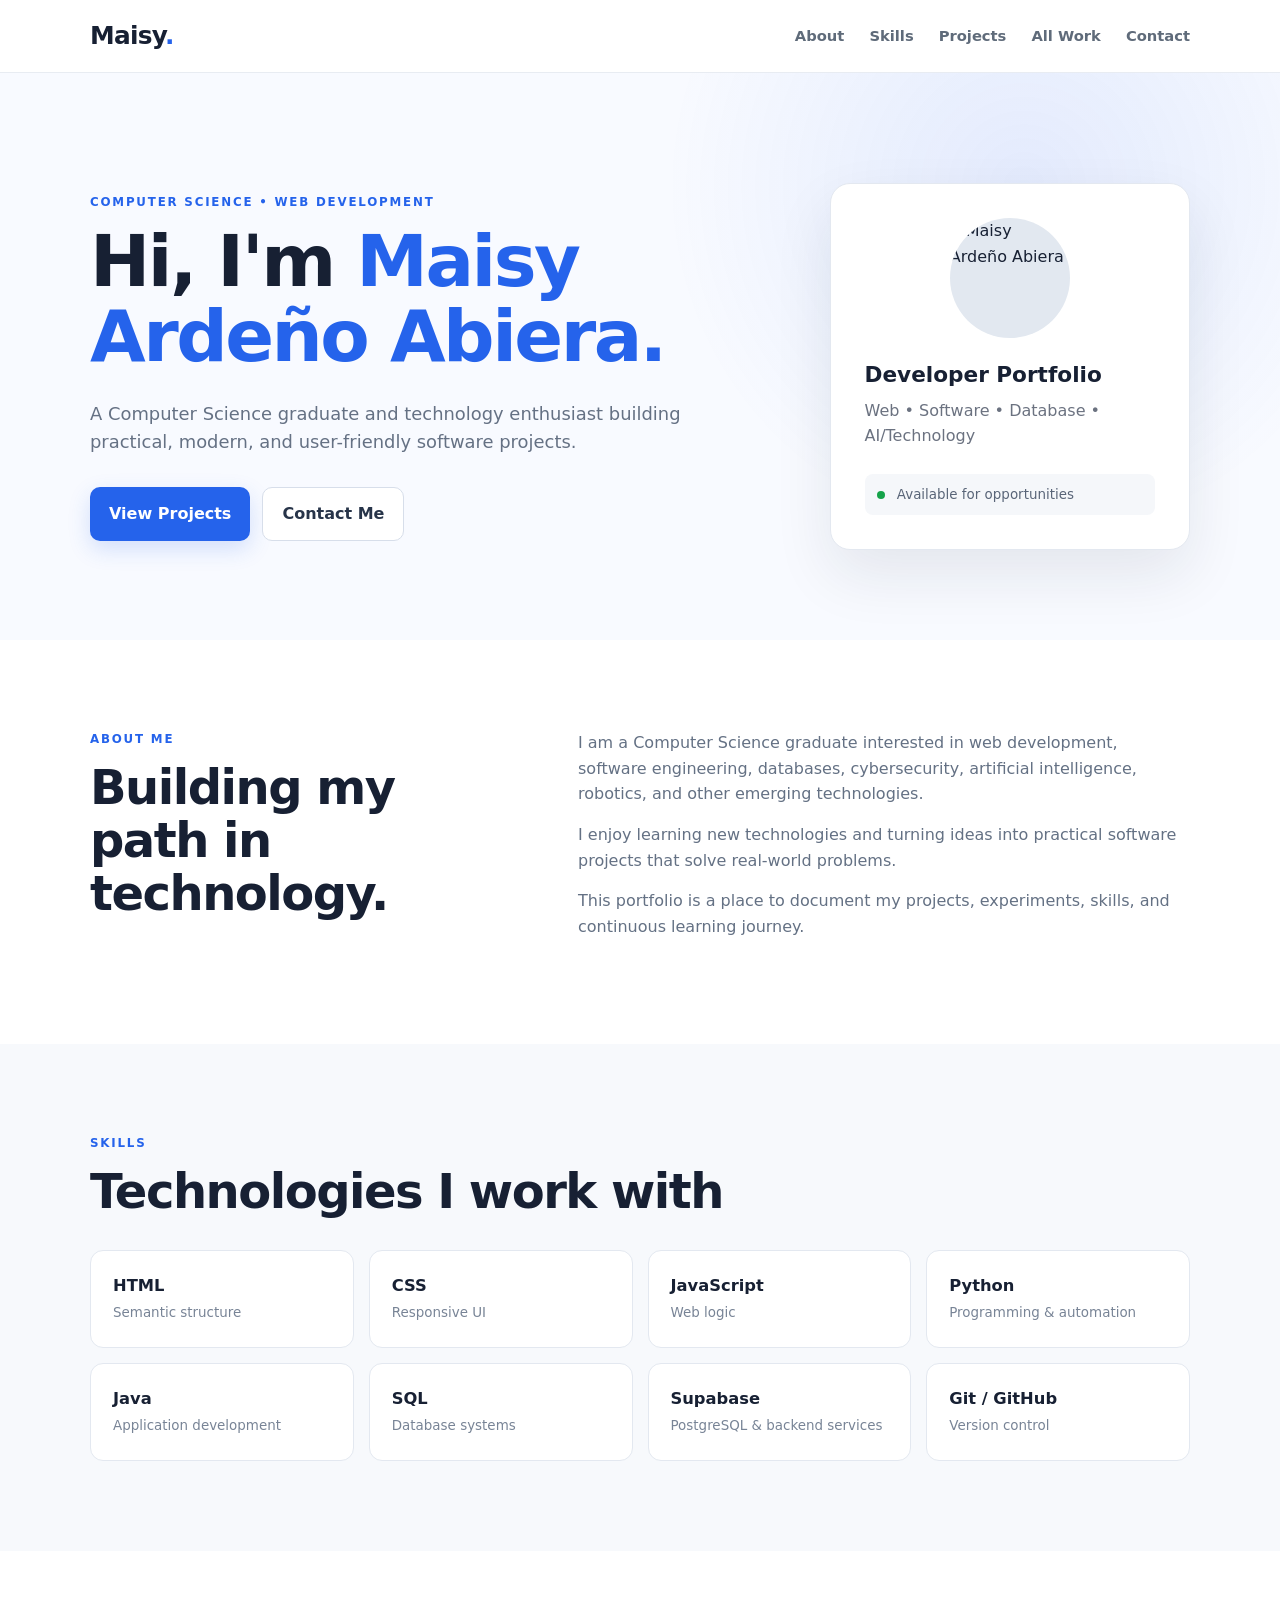
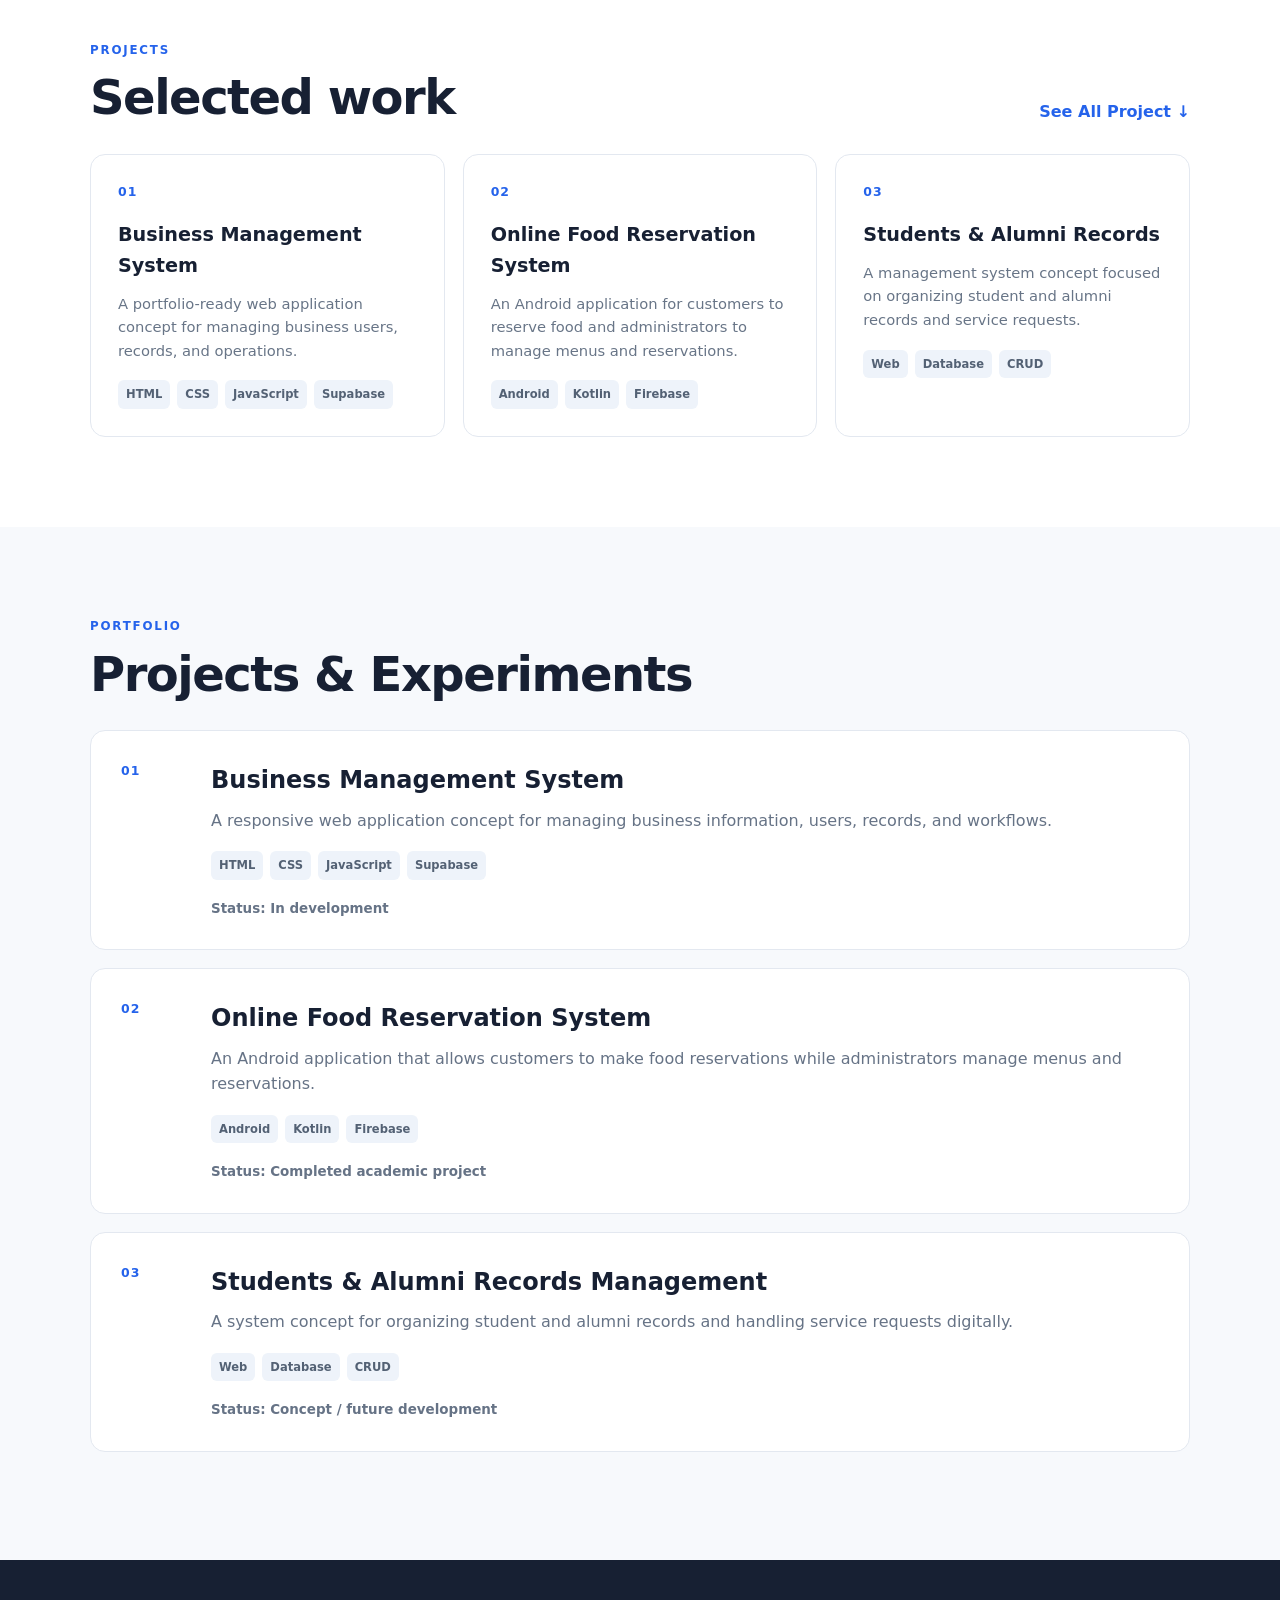
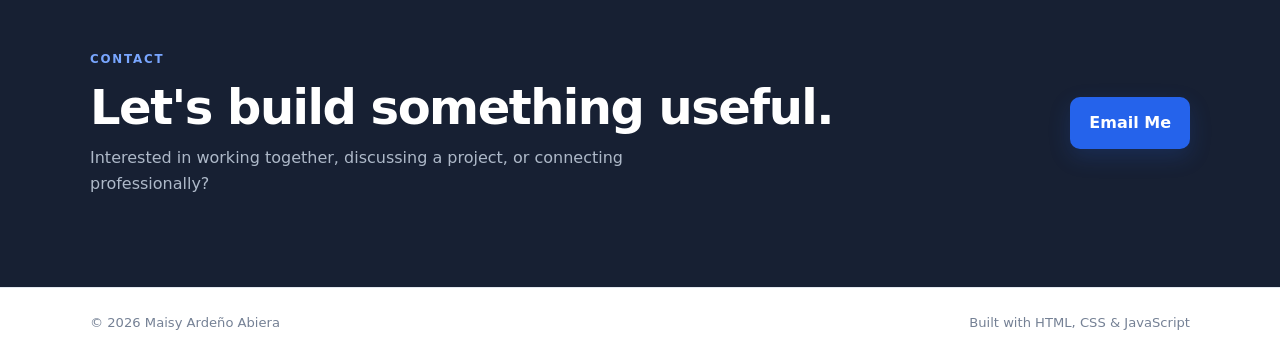
==== index.html @ 5082dd71 "Add files via upload" ====
<!DOCTYPE html>
<html lang="en">
<head>
  <meta charset="UTF-8">
  <meta name="viewport" content="width=device-width, initial-scale=1.0">

  <meta
    name="description"
    content="Maisy Ardeño Abiera — Computer Science graduate, developer, and technology enthusiast."
  >

  <meta name="author" content="Maisy Ardeño Abiera">

  <title>Maisy Ardeño Abiera | Portfolio</title>

  <style>
    /* =========================================================
       RESET & BASE STYLES
    ========================================================= */

    * {
      margin: 0;
      padding: 0;
      box-sizing: border-box;
    }

    html {
      scroll-behavior: smooth;
      scroll-padding-top: 90px;
    }

    body {
      font-family: Inter, ui-sans-serif, system-ui, -apple-system,
        BlinkMacSystemFont, "Segoe UI", sans-serif;
      color: #172033;
      background: #ffffff;
      line-height: 1.6;
    }

    a {
      color: inherit;
      text-decoration: none;
    }

    button,
    input,
    textarea {
      font: inherit;
    }

    button {
      cursor: pointer;
    }

    .container {
      width: min(1100px, 92%);
      margin: 0 auto;
    }

    /* =========================================================
       HEADER / NAVIGATION
    ========================================================= */

    .site-header {
      background: rgba(255, 255, 255, 0.94);
      backdrop-filter: blur(12px);
      border-bottom: 1px solid #e8ecf2;
      position: sticky;
      top: 0;
      z-index: 100;
    }

    .nav {
      min-height: 72px;
      display: flex;
      align-items: center;
      justify-content: space-between;
      gap: 20px;
      position: relative;
    }

    .brand {
      font-size: 1.55rem;
      font-weight: 800;
      letter-spacing: -0.7px;
      white-space: nowrap;
    }

    .brand span {
      color: #2563eb;
    }

    .nav-links {
      display: flex;
      align-items: center;
      gap: 25px;
    }

    .nav-links a {
      color: #5f6b7a;
      font-size: 0.92rem;
      font-weight: 600;
      transition: color 0.2s ease;
    }

    .nav-links a:hover {
      color: #2563eb;
    }

    .menu-toggle {
      display: none;
      border: 0;
      background: transparent;
      color: #172033;
      font-size: 1.6rem;
      line-height: 1;
      padding: 8px;
      border-radius: 8px;
    }

    .menu-toggle:hover {
      background: #f1f5f9;
    }

    /* =========================================================
       HERO
    ========================================================= */

    .hero {
      padding: 110px 0 90px;
      background:
        radial-gradient(
          circle at 80% 20%,
          rgba(37, 99, 235, 0.10),
          transparent 32%
        ),
        #f8faff;
    }

    .hero-grid {
      display: grid;
      grid-template-columns: 1.3fr 0.7fr;
      gap: 70px;
      align-items: center;
    }

    .eyebrow {
      color: #2563eb;
      font-size: 0.74rem;
      font-weight: 800;
      letter-spacing: 1.8px;
      margin-bottom: 12px;
    }

    .hero h1 {
      font-size: clamp(2.4rem, 6vw, 4.5rem);
      line-height: 1.05;
      letter-spacing: -2.5px;
      max-width: 800px;
    }

    .hero h1 span {
      color: #2563eb;
    }

    .hero-text {
      max-width: 650px;
      color: #657184;
      font-size: 1.12rem;
      margin: 25px 0 30px;
    }

    /* =========================================================
       BUTTONS
    ========================================================= */

    .hero-actions {
      display: flex;
      gap: 12px;
      flex-wrap: wrap;
    }

    .btn {
      display: inline-flex;
      justify-content: center;
      align-items: center;
      border: 0;
      border-radius: 10px;
      padding: 13px 19px;
      font-weight: 750;
      transition:
        transform 0.2s ease,
        background 0.2s ease,
        box-shadow 0.2s ease;
    }

    .btn:hover {
      transform: translateY(-2px);
    }

    .primary {
      background: #2563eb;
      color: #ffffff;
      box-shadow: 0 8px 22px rgba(37, 99, 235, 0.18);
    }

    .primary:hover {
      background: #1d4ed8;
    }

    .outline {
      border: 1px solid #d7deea;
      background: #ffffff;
      color: #273449;
    }

    .outline:hover {
      background: #f8fafc;
    }

    /* =========================================================
       HERO CARD
    ========================================================= */

    .hero-card {
      background: #ffffff;
      border: 1px solid #e3e8f0;
      border-radius: 20px;
      padding: 34px;
      box-shadow: 0 25px 60px rgba(20, 32, 55, 0.09);
    }

    .avatar {
      width: 120px;
      height: 120px;
      border-radius: 50%;
      overflow: hidden;
      margin: 0 auto 20px;
      background-color: #e2e8f0;
    }

    .avatar img {
      width: 100%;
      height: 100%;
      object-fit: cover;
      display: block;
    }

    .hero-card h2 {
      font-size: 1.35rem;
      margin-bottom: 5px;
    }

    .hero-card p {
      color: #6b7280;
    }

    .status {
      margin-top: 25px;
      padding: 10px 12px;
      border-radius: 8px;
      background: #f5f7fa;
      color: #596578;
      font-size: 0.84rem;
    }

    .status span {
      display: inline-block;
      width: 8px;
      height: 8px;
      border-radius: 50%;
      background: #16a34a;
      margin-right: 8px;
    }

    /* =========================================================
       SECTIONS & GRID LAYOUTS
    ========================================================= */

    .section {
      padding: 90px 0;
    }

    .section-muted {
      background: #f7f9fc;
    }

    .section h2,
    .page-hero h1 {
      font-size: clamp(2rem, 4vw, 3rem);
      line-height: 1.1;
      letter-spacing: -1.5px;
    }

    .two-col {
      display: grid;
      grid-template-columns: 0.8fr 1.2fr;
      gap: 80px;
    }

    .about-text p {
      color: #647184;
      margin-bottom: 15px;
    }

    .skill-grid {
      display: grid;
      grid-template-columns: repeat(4, 1fr);
      gap: 15px;
      margin-top: 32px;
    }

    .skill-card {
      padding: 22px;
      background: #ffffff;
      border: 1px solid #e3e8f0;
      border-radius: 13px;
      transition:
        transform 0.2s ease,
        box-shadow 0.2s ease;
    }

    .skill-card:hover {
      transform: translateY(-3px);
      box-shadow: 0 12px 25px rgba(20, 32, 55, 0.07);
    }

    .skill-card strong {
      display: block;
      font-size: 1.02rem;
    }

    .skill-card span {
      color: #788496;
      font-size: 0.84rem;
    }

    .section-head {
      display: flex;
      justify-content: space-between;
      align-items: flex-end;
      gap: 25px;
      margin-bottom: 30px;
    }

    .text-link {
      color: #2563eb;
      font-weight: 700;
      white-space: nowrap;
    }

    .text-link:hover {
      text-decoration: underline;
    }

    .project-grid {
      display: grid;
      grid-template-columns: repeat(3, 1fr);
      gap: 18px;
    }

    .project-card {
      border: 1px solid #e3e8f0;
      border-radius: 15px;
      padding: 27px;
      background: #ffffff;
      transition:
        transform 0.2s ease,
        box-shadow 0.2s ease;
    }

    .project-card:hover {
      transform: translateY(-4px);
      box-shadow: 0 18px 35px rgba(20, 32, 55, 0.08);
    }

    .project-number {
      color: #2563eb;
      font-weight: 800;
      font-size: 0.78rem;
      letter-spacing: 1px;
      margin-bottom: 18px;
    }

    .project-card h3 {
      font-size: 1.2rem;
      margin-bottom: 10px;
    }

    .project-card p {
      color: #687587;
      font-size: 0.92rem;
    }

    .tags {
      display: flex;
      flex-wrap: wrap;
      gap: 7px;
      margin-top: 18px;
    }

    .tags span {
      font-size: 0.72rem;
      padding: 5px 8px;
      background: #eef3fa;
      border-radius: 6px;
      color: #536174;
      font-weight: 700;
    }

    .project-detail {
      display: grid;
      grid-template-columns: 70px 1fr;
      gap: 20px;
      padding: 30px;
      border: 1px solid #e3e8f0;
      border-radius: 15px;
      background: #ffffff;
      margin-bottom: 18px;
    }

    .project-detail h3 {
      font-size: 1.5rem;
      margin-bottom: 8px;
    }

    .project-detail p {
      color: #667386;
    }

    .project-status {
      font-size: 0.84rem;
      margin-top: 18px;
      font-weight: 700;
    }

    /* =========================================================
       CONTACT & FOOTER
    ========================================================= */

    .contact-section {
      background: #172033;
      color: #ffffff;
    }

    .contact-card {
      display: flex;
      justify-content: space-between;
      align-items: center;
      gap: 30px;
    }

    .contact-card p:not(.eyebrow) {
      color: #aeb9c9;
      margin-top: 12px;
      max-width: 650px;
    }

    .contact-section .eyebrow {
      color: #79a6ff;
    }

    .footer {
      border-top: 1px solid #e3e8f0;
      padding: 24px 0;
      color: #758195;
      font-size: 0.82rem;
    }

    .footer-inner {
      display: flex;
      justify-content: space-between;
      gap: 20px;
    }

    /* =========================================================
       RESPONSIVE MEDIA QUERIES
    ========================================================= */

    @media (max-width: 900px) {
      .hero-grid,
      .two-col {
        grid-template-columns: 1fr;
        gap: 45px;
      }

      .skill-grid,
      .project-grid {
        grid-template-columns: repeat(2, 1fr);
      }
    }

    @media (max-width: 800px) {
      .menu-toggle {
        display: block;
      }

      .nav-links {
        display: none;
        position: absolute;
        top: 68px;
        left: 0;
        right: 0;
        flex-direction: column;
        align-items: stretch;
        background: #ffffff;
        border-bottom: 1px solid #e5e7eb;
        box-shadow: 0 12px 25px rgba(15, 23, 42, 0.08);
        padding: 10px 4%;
      }

      .nav-links.open {
        display: flex;
      }

      .nav-links a {
        padding: 14px 0;
        border-bottom: 1px solid #f1f5f9;
      }

      .contact-card,
      .section-head {
        flex-direction: column;
        align-items: flex-start;
      }
    }

    @media (max-width: 650px) {
      .hero {
        padding: 80px 0 65px;
      }

      .project-grid,
      .project-detail {
        grid-template-columns: 1fr;
      }
    }

    @media (max-width: 520px) {
      .hero-actions {
        flex-direction: column;
      }

      .btn {
        width: 100%;
      }

      .skill-grid {
        grid-template-columns: 1fr;
      }

      .footer-inner {
        flex-direction: column;
      }
    }
  </style>
</head>

<body>

  <!-- ================= HEADER ================= -->

  <header class="site-header">
    <nav class="nav container">

      <a
        class="brand"
        href="#hero"
        aria-label="Maisy Ardeño Abiera home"
      >
        Maisy<span>.</span>
      </a>

      <div class="nav-links" id="navLinks">
        <a href="#about">About</a>
        <a href="#skills">Skills</a>
        <a href="#projects">Projects</a>
        <a href="#all-projects">All Work</a>
        <a href="#contact">Contact</a>
      </div>

      <button
        class="menu-toggle"
        type="button"
        aria-label="Open navigation menu"
        aria-expanded="false"
        aria-controls="navLinks"
      >
        ☰
      </button>

    </nav>
  </header>


  <main>

    <!-- ================= HERO ================= -->

    <section id="hero" class="hero">

      <div class="container hero-grid">

        <div class="hero-content">

          <p class="eyebrow">
            COMPUTER SCIENCE • WEB DEVELOPMENT
          </p>

          <h1>
            Hi, I'm
            <span>Maisy Ardeño Abiera.</span>
          </h1>

          <p class="hero-text">
            A Computer Science graduate and technology enthusiast
            building practical, modern, and user-friendly software
            projects.
          </p>

          <div class="hero-actions">

            <a
              class="btn primary"
              href="#projects"
            >
              View Projects
            </a>

            <a
              class="btn outline"
              href="#contact"
            >
              Contact Me
            </a>

          </div>

        </div>


        <div class="hero-card">

          <div class="avatar">

            <img
              src="https://i.postimg.cc/8cVK1ZsB/image-739eea7e.jpg"
              alt="Maisy Ardeño Abiera"
            >

          </div>

          <h2>
            Developer Portfolio
          </h2>

          <p>
            Web • Software • Database • AI/Technology
          </p>

          <div class="status">
            <span></span>
            Available for opportunities
          </div>

        </div>

      </div>

    </section>


    <!-- ================= ABOUT ================= -->

    <section id="about" class="section">

      <div class="container two-col">

        <div>

          <p class="eyebrow">
            ABOUT ME
          </p>

          <h2>
            Building my path in technology.
          </h2>

        </div>


        <div class="about-text">

          <p>
            I am a Computer Science graduate interested in web
            development, software engineering, databases,
            cybersecurity, artificial intelligence, robotics,
            and other emerging technologies.
          </p>

          <p>
            I enjoy learning new technologies and turning ideas
            into practical software projects that solve
            real-world problems.
          </p>

          <p>
            This portfolio is a place to document my projects,
            experiments, skills, and continuous learning journey.
          </p>

        </div>

      </div>

    </section>


    <!-- ================= SKILLS ================= -->

    <section id="skills" class="section section-muted">

      <div class="container">

        <p class="eyebrow">
          SKILLS
        </p>

        <h2>
          Technologies I work with
        </h2>


        <div class="skill-grid">

          <div class="skill-card">
            <strong>HTML</strong>
            <span>Semantic structure</span>
          </div>

          <div class="skill-card">
            <strong>CSS</strong>
            <span>Responsive UI</span>
          </div>

          <div class="skill-card">
            <strong>JavaScript</strong>
            <span>Web logic</span>
          </div>

          <div class="skill-card">
            <strong>Python</strong>
            <span>Programming & automation</span>
          </div>

          <div class="skill-card">
            <strong>Java</strong>
            <span>Application development</span>
          </div>

          <div class="skill-card">
            <strong>SQL</strong>
            <span>Database systems</span>
          </div>

          <div class="skill-card">
            <strong>Supabase</strong>
            <span>PostgreSQL & backend services</span>
          </div>

          <div class="skill-card">
            <strong>Git / GitHub</strong>
            <span>Version control</span>
          </div>

        </div>

      </div>

    </section>


    <!-- ================= FEATURED PROJECTS ================= -->

    <section id="projects" class="section">

      <div class="container">

        <div class="section-head">

          <div>

            <p class="eyebrow">
              PROJECTS
            </p>

            <h2>
              Selected work
            </h2>

          </div>

          <a
            class="text-link"
            href="#all-projects"
          >
            See All Project ↓
          </a>

        </div>


        <div class="project-grid">

          <!-- PROJECT 01 -->

          <article class="project-card">

            <div class="project-number">
              01
            </div>

            <h3>
              Business Management System
            </h3>

            <p>
              A portfolio-ready web application concept for
              managing business users, records, and operations.
            </p>

            <div class="tags">
              <span>HTML</span>
              <span>CSS</span>
              <span>JavaScript</span>
              <span>Supabase</span>
            </div>

          </article>


          <!-- PROJECT 02 -->

          <article class="project-card">

            <div class="project-number">
              02
            </div>

            <h3>
              Online Food Reservation System
            </h3>

            <p>
              An Android application for customers to reserve
              food and administrators to manage menus and
              reservations.
            </p>

            <div class="tags">
              <span>Android</span>
              <span>Kotlin</span>
              <span>Firebase</span>
            </div>

          </article>


          <!-- PROJECT 03 -->

          <article class="project-card">

            <div class="project-number">
              03
            </div>

            <h3>
              Students & Alumni Records
            </h3>

            <p>
              A management system concept focused on organizing
              student and alumni records and service requests.
            </p>

            <div class="tags">
              <span>Web</span>
              <span>Database</span>
              <span>CRUD</span>
            </div>

          </article>

        </div>

      </div>

    </section>


    <!-- ================= ALL PROJECTS ================= -->

    <section id="all-projects" class="section section-muted">

      <div class="container">

        <p class="eyebrow">
          PORTFOLIO
        </p>

        <h2 style="margin-bottom: 30px;">
          Projects & Experiments
        </h2>


        <div class="project-list">

          <!-- PROJECT 01 -->

          <article class="project-detail">

            <div class="project-number">
              01
            </div>

            <div>

              <h3>
                Business Management System
              </h3>

              <p>
                A responsive web application concept for managing
                business information, users, records, and workflows.
              </p>

              <div class="tags">
                <span>HTML</span>
                <span>CSS</span>
                <span>JavaScript</span>
                <span>Supabase</span>
              </div>

              <p class="project-status">
                Status: In development
              </p>

            </div>

          </article>


          <!-- PROJECT 02 -->

          <article class="project-detail">

            <div class="project-number">
              02
            </div>

            <div>

              <h3>
                Online Food Reservation System
              </h3>

              <p>
                An Android application that allows customers to
                make food reservations while administrators
                manage menus and reservations.
              </p>

              <div class="tags">
                <span>Android</span>
                <span>Kotlin</span>
                <span>Firebase</span>
              </div>

              <p class="project-status">
                Status: Completed academic project
              </p>

            </div>

          </article>


          <!-- PROJECT 03 -->

          <article class="project-detail">

            <div class="project-number">
              03
            </div>

            <div>

              <h3>
                Students & Alumni Records Management
              </h3>

              <p>
                A system concept for organizing student and
                alumni records and handling service requests
                digitally.
              </p>

              <div class="tags">
                <span>Web</span>
                <span>Database</span>
                <span>CRUD</span>
              </div>

              <p class="project-status">
                Status: Concept / future development
              </p>

            </div>

          </article>

        </div>

      </div>

    </section>


    <!-- ================= CONTACT ================= -->

    <section id="contact" class="section contact-section">

      <div class="container contact-card">

        <div>

          <p class="eyebrow">
            CONTACT
          </p>

          <h2>
            Let's build something useful.
          </h2>

          <p>
            Interested in working together, discussing a
            project, or connecting professionally?
          </p>

        </div>

        <a
          class="btn primary"
          href="mailto:queenaleczajane.pancho@gmail.com"
        >
          Email Me
        </a>

      </div>

    </section>

  </main>


  <!-- ================= FOOTER ================= -->

  <footer class="footer">

    <div class="container footer-inner">

      <span>
        © <span id="year"></span>
        Maisy Ardeño Abiera
      </span>

      <span>
        Built with HTML, CSS & JavaScript
      </span>

    </div>

  </footer>


  <!-- ================= JAVASCRIPT ================= -->

  <script>

    document.addEventListener("DOMContentLoaded", () => {

      /* Mobile Menu Toggle Logic */

      const menuToggle =
        document.querySelector(".menu-toggle");

      const navLinks =
        document.querySelector(".nav-links");


      if (menuToggle && navLinks) {

        menuToggle.addEventListener("click", () => {

          const isOpen =
            navLinks.classList.toggle("open");

          menuToggle.setAttribute(
            "aria-expanded",
            isOpen
          );

          menuToggle.setAttribute(
            "aria-label",
            isOpen
              ? "Close navigation menu"
              : "Open navigation menu"
          );

          menuToggle.textContent =
            isOpen ? "✕" : "☰";

        });


        navLinks
          .querySelectorAll("a")
          .forEach((link) => {

            link.addEventListener("click", () => {

              navLinks.classList.remove("open");

              menuToggle.setAttribute(
                "aria-expanded",
                "false"
              );

              menuToggle.setAttribute(
                "aria-label",
                "Open navigation menu"
              );

              menuToggle.textContent = "☰";

            });

          });


        document.addEventListener("click", (event) => {

          if (
            !navLinks.contains(event.target) &&
            !menuToggle.contains(event.target) &&
            navLinks.classList.contains("open")
          ) {

            navLinks.classList.remove("open");

            menuToggle.setAttribute(
              "aria-expanded",
              "false"
            );

            menuToggle.setAttribute(
              "aria-label",
              "Open navigation menu"
            );

            menuToggle.textContent = "☰";

          }

        });

      }


      /* Automatic Year Output */

      const yearElement =
        document.getElementById("year");

      if (yearElement) {
        yearElement.textContent =
          new Date().getFullYear();
      }

    });

  </script>

</body>
</html>
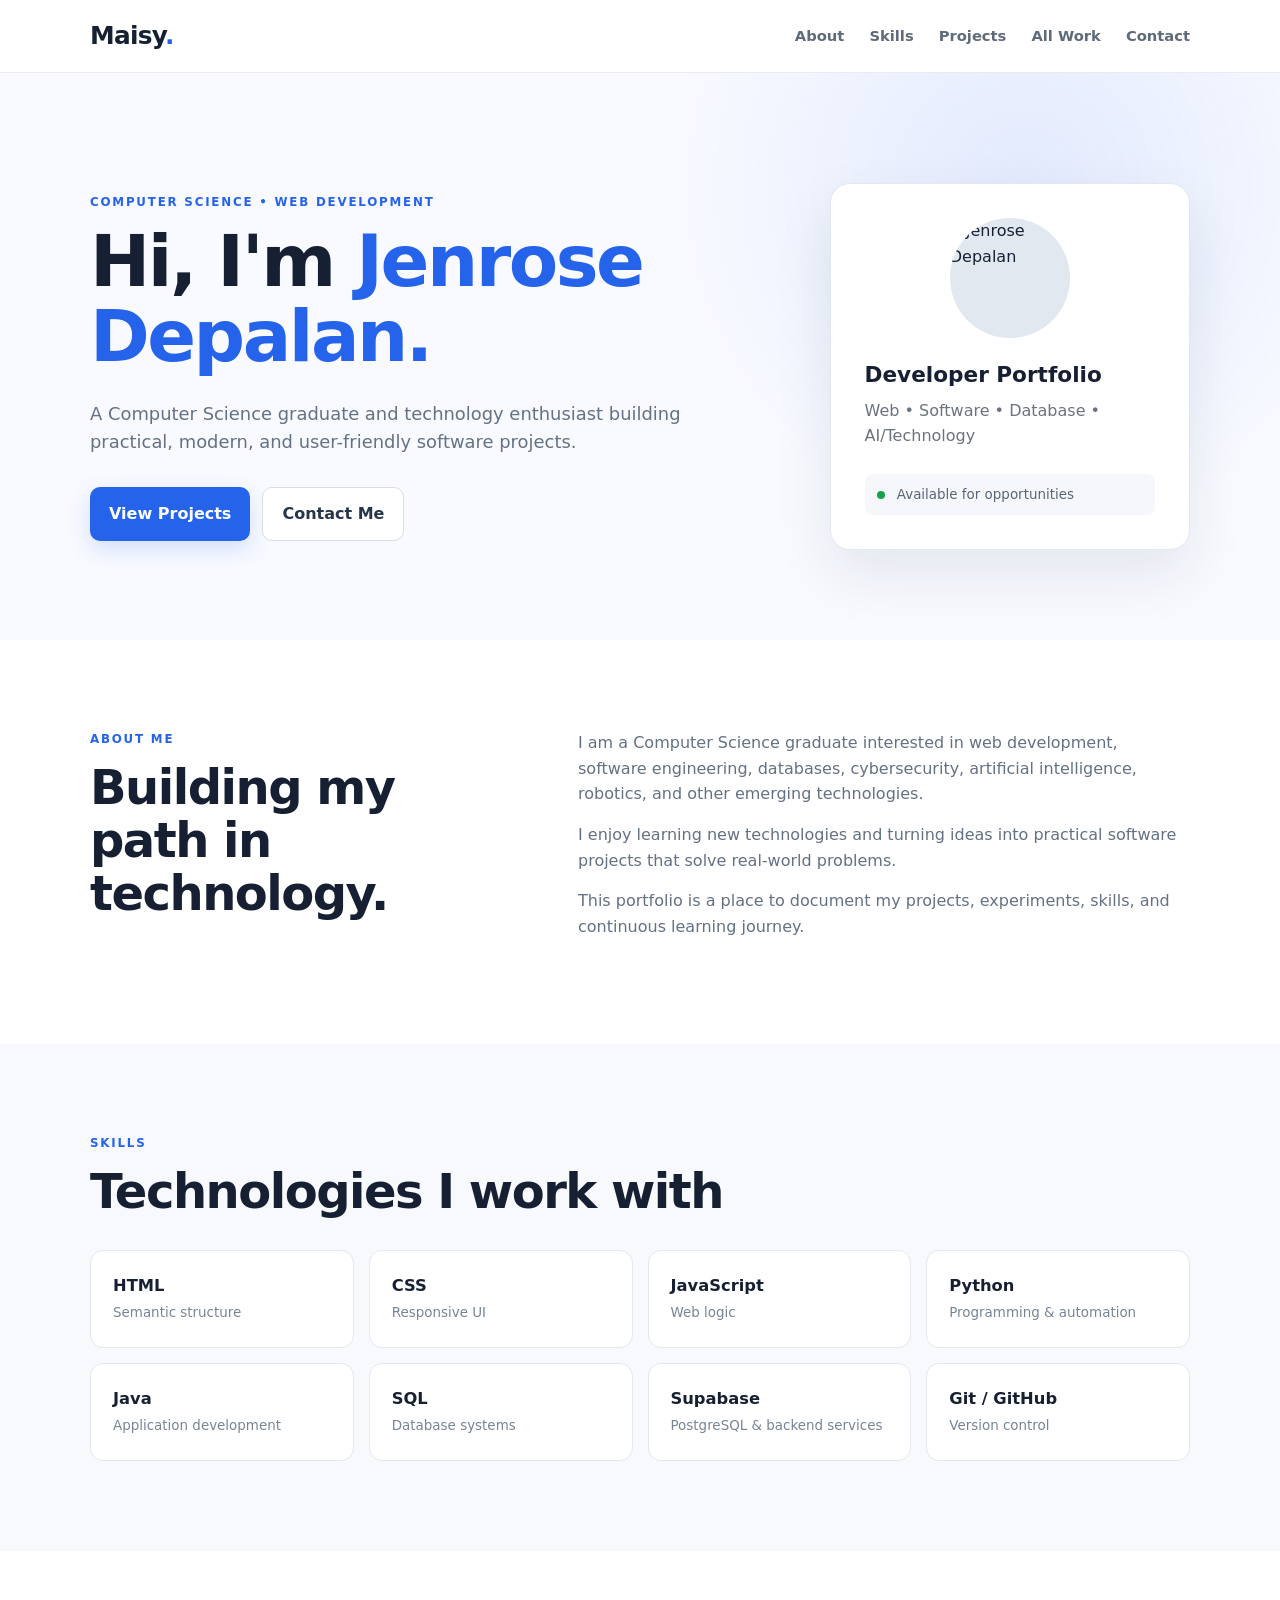
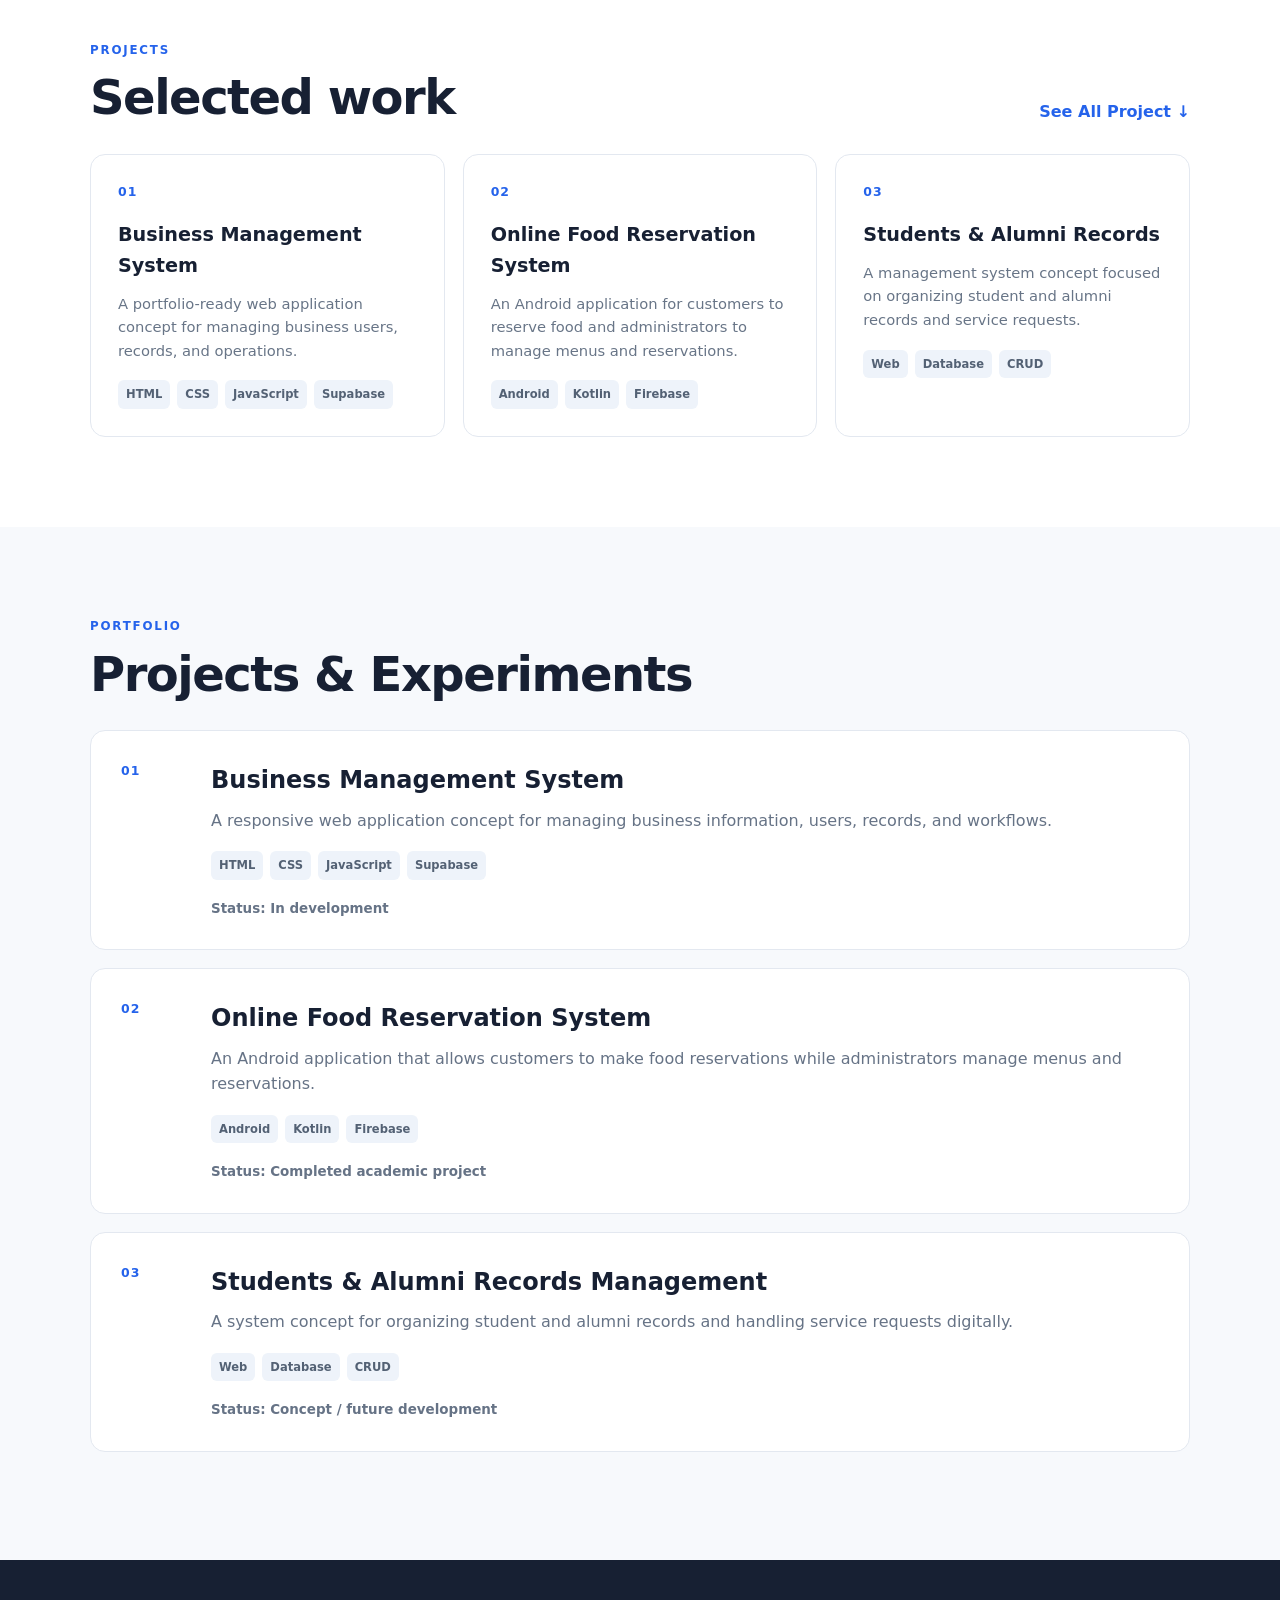
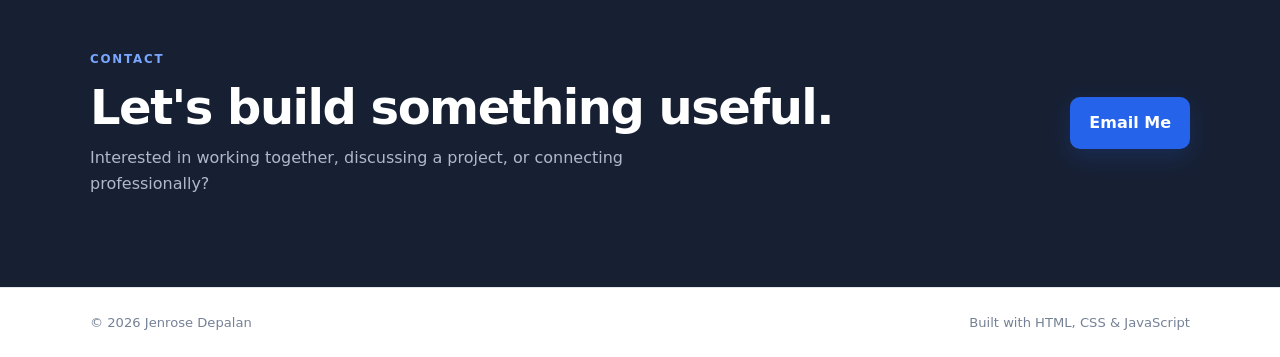
==== commit b60aa10f: "Update index.html" ====
--- a/index.html
+++ b/index.html
@@ -6,12 +6,12 @@
 
   <meta
     name="description"
-    content="Maisy Ardeño Abiera — Computer Science graduate, developer, and technology enthusiast."
+    content="Jenrose Depalan— Computer Science graduate, developer, and technology enthusiast."
   >
 
-  <meta name="author" content="Maisy Ardeño Abiera">
-
-  <title>Maisy Ardeño Abiera | Portfolio</title>
+  <meta name="author" content="Jenrose Depalan">
+
+  <title>Jenrose Depalan | Portfolio</title>
 
   <style>
     /* =========================================================
@@ -609,7 +609,7 @@
 
           <h1>
             Hi, I'm
-            <span>Maisy Ardeño Abiera.</span>
+            <span>Jenrose Depalan.</span>
           </h1>
 
           <p class="hero-text">
@@ -645,7 +645,7 @@
 
             <img
               src="https://i.postimg.cc/8cVK1ZsB/image-739eea7e.jpg"
-              alt="Maisy Ardeño Abiera"
+              alt="Jenrose Depalan"
             >
 
           </div>
@@ -1051,7 +1051,7 @@
 
         <a
           class="btn primary"
-          href="mailto:queenaleczajane.pancho@gmail.com"
+          href="mailto: jenrosedipalan0@gmail.com"
         >
           Email Me
         </a>
@@ -1071,7 +1071,7 @@
 
       <span>
         © <span id="year"></span>
-        Maisy Ardeño Abiera
+        Jenrose Depalan
       </span>
 
       <span>
@@ -1192,4 +1192,4 @@
   </script>
 
 </body>
-</html>+</html>
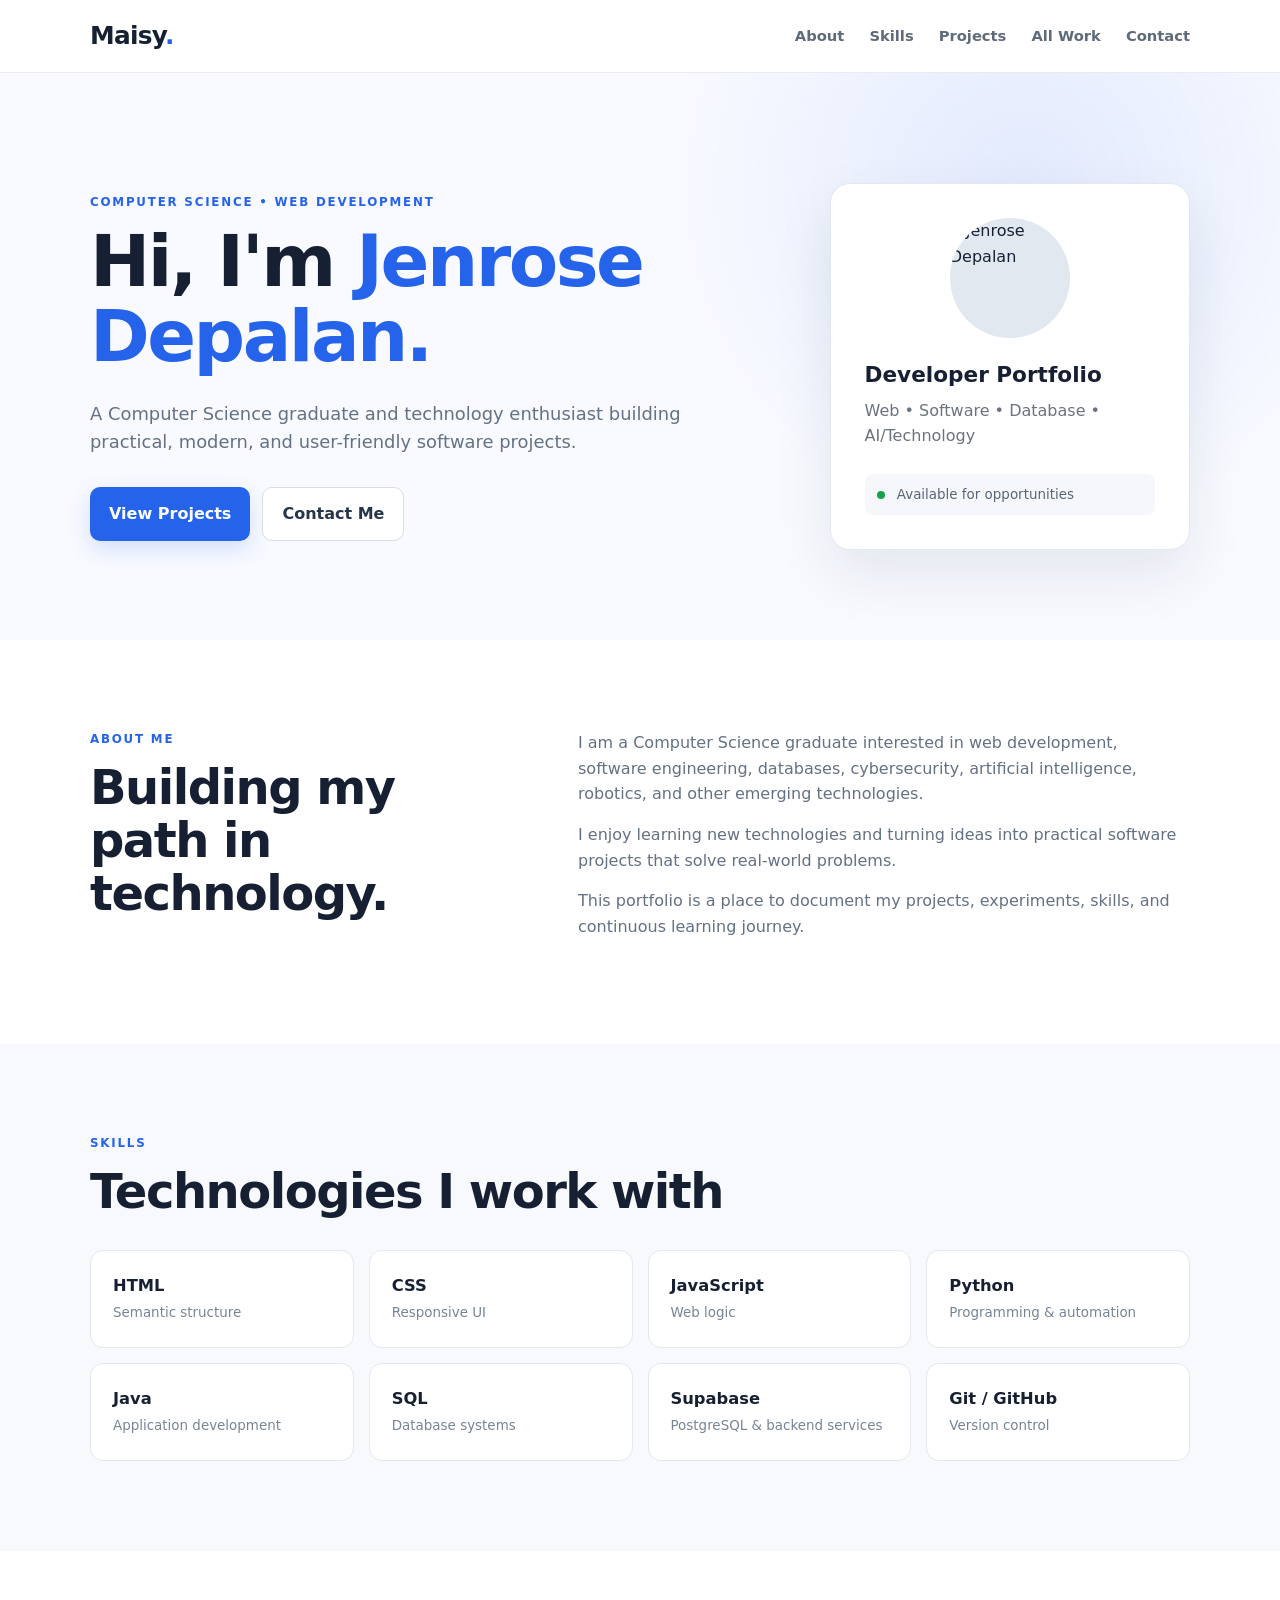
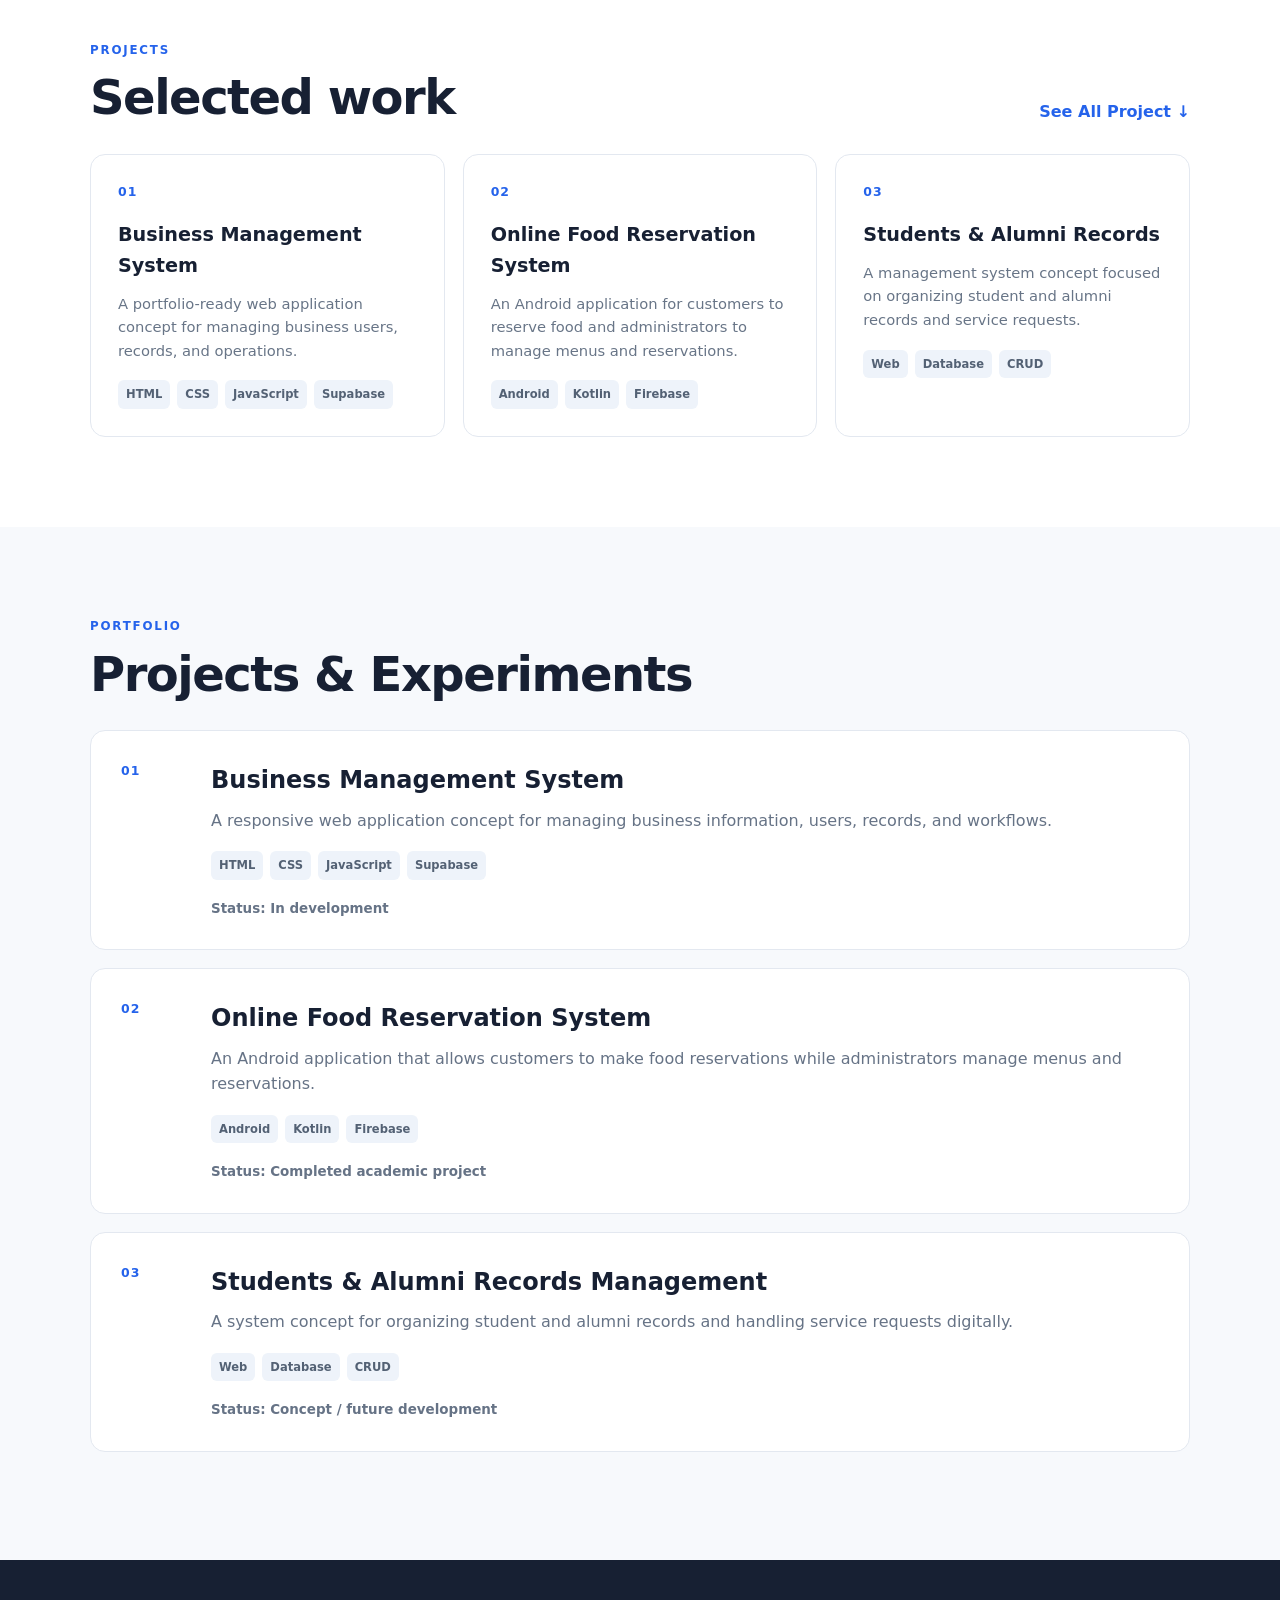
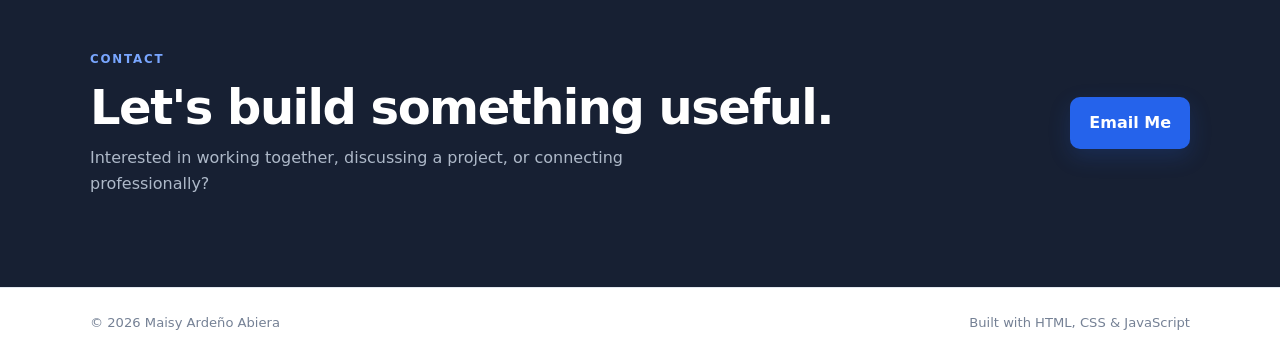
==== commit 32539895: "Rename index (1).html to index.html" ====
--- a/index.html
+++ b/index.html
@@ -11,7 +11,7 @@
 
   <meta name="author" content="Jenrose Depalan">
 
-  <title>Jenrose Depalan | Portfolio</title>
+  <title>Jenrose Depalan| Portfolio</title>
 
   <style>
     /* =========================================================
@@ -566,7 +566,7 @@
       <a
         class="brand"
         href="#hero"
-        aria-label="Maisy Ardeño Abiera home"
+        aria-label="Jenrose Depalanhome"
       >
         Maisy<span>.</span>
       </a>
@@ -1051,7 +1051,7 @@
 
         <a
           class="btn primary"
-          href="mailto: jenrosedipalan0@gmail.com"
+          href="mailto:queenaleczajane.pancho@gmail.com"
         >
           Email Me
         </a>
@@ -1071,7 +1071,7 @@
 
       <span>
         © <span id="year"></span>
-        Jenrose Depalan
+        Maisy Ardeño Abiera
       </span>
 
       <span>
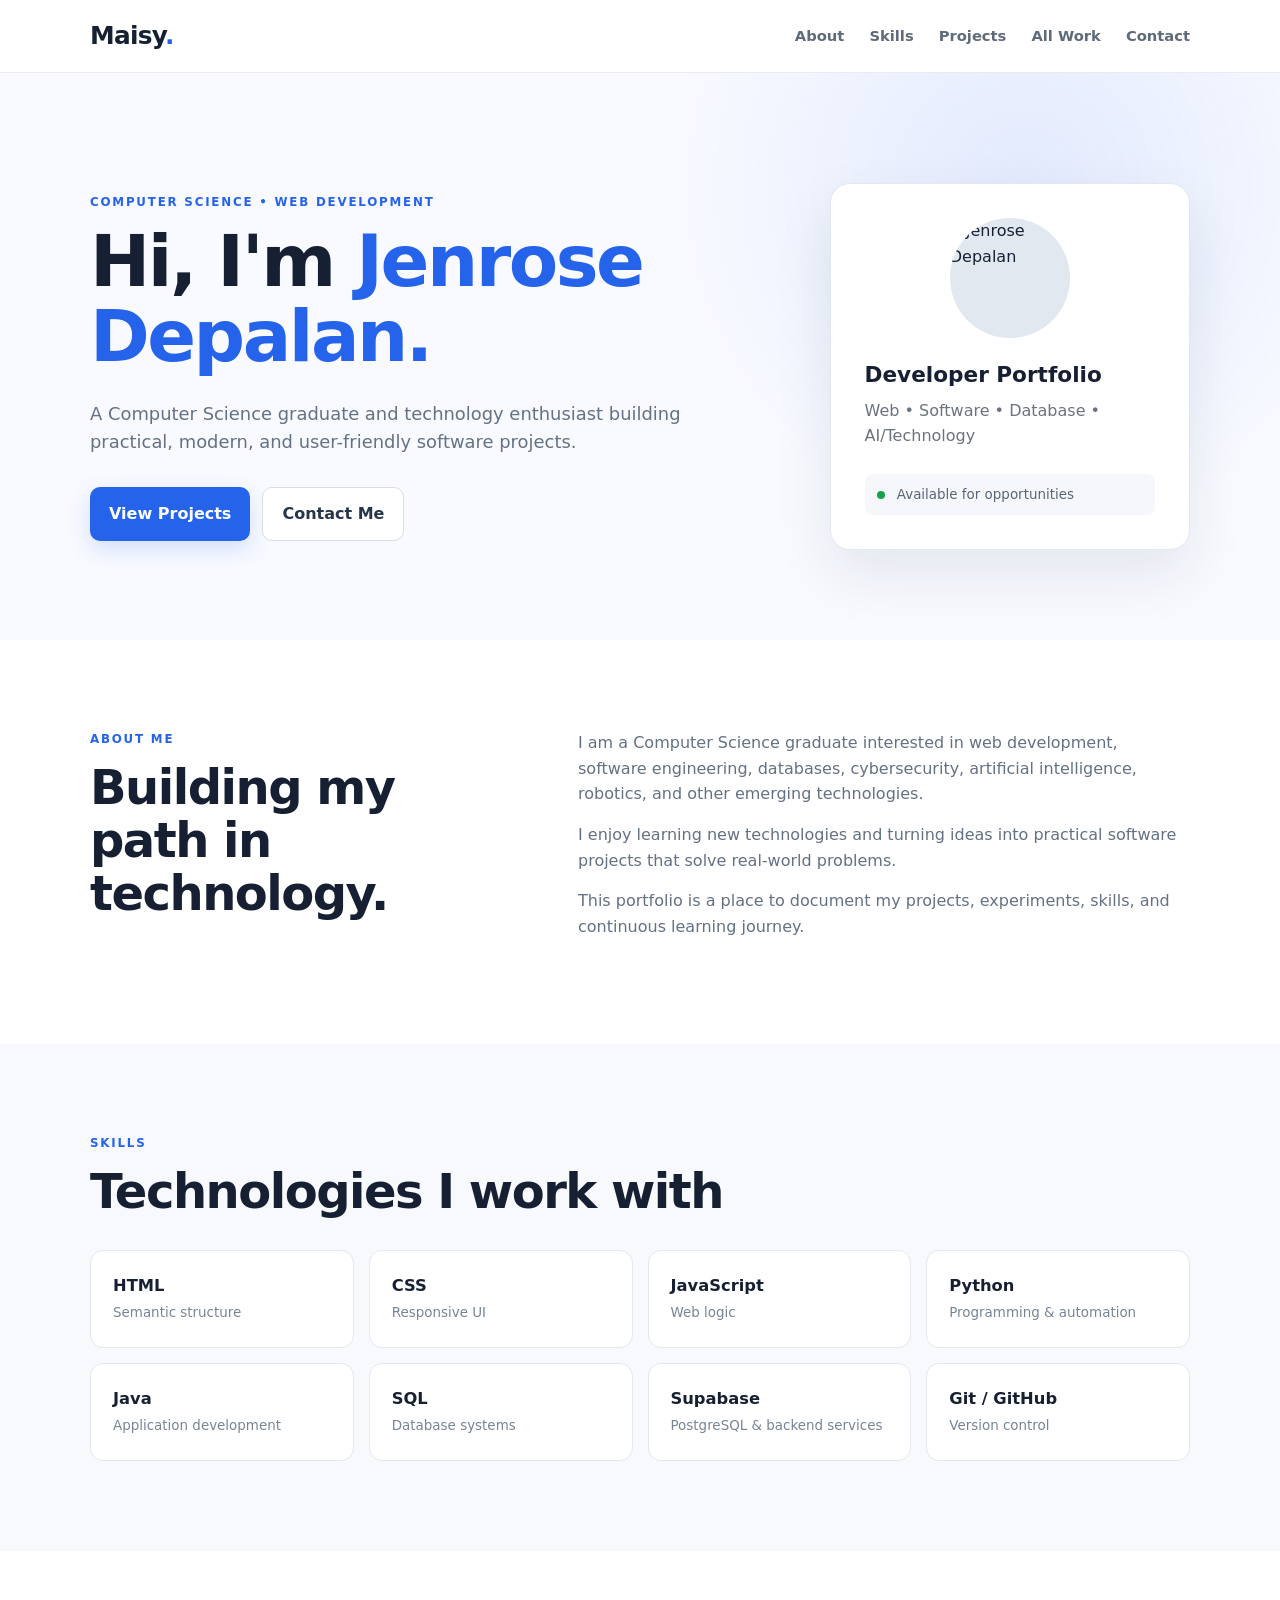
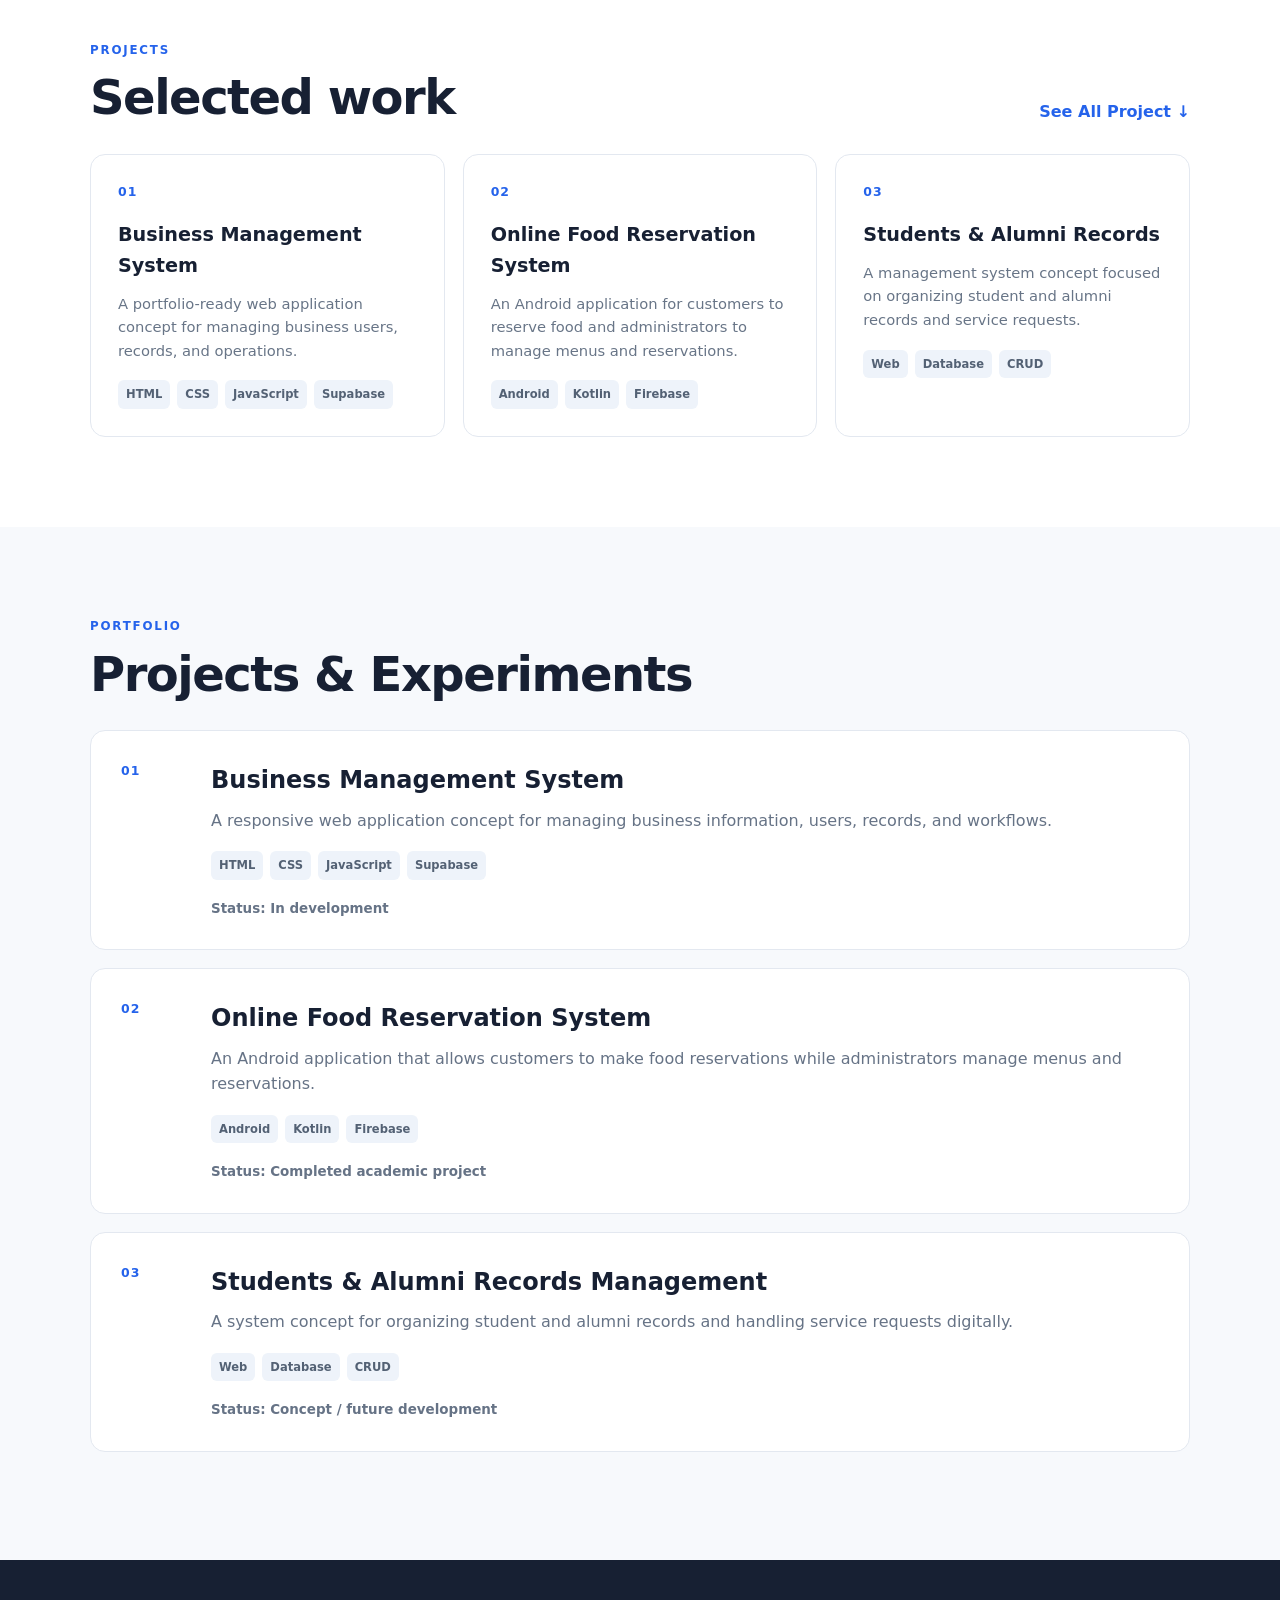
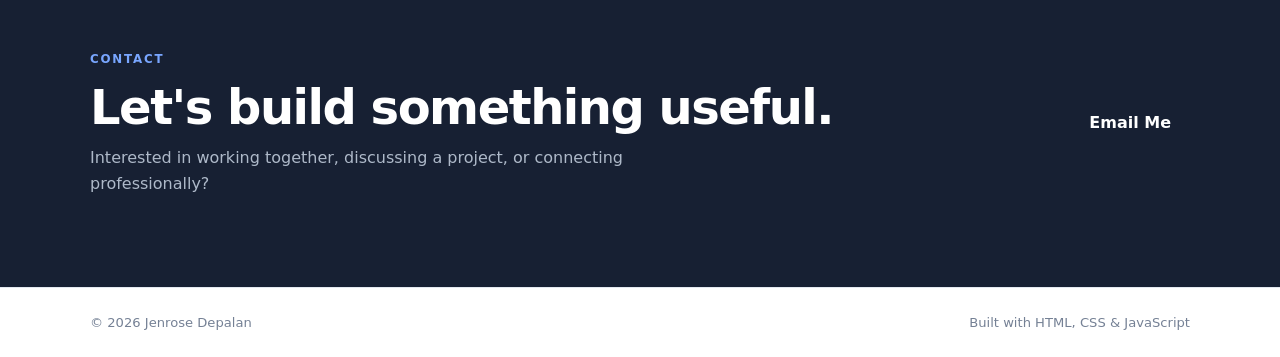
==== commit 4555f125: "Rename index.html to index.html" ====
--- a/index.html
+++ b/index.html
@@ -1050,8 +1050,7 @@
         </div>
 
         <a
-          class="btn primary"
-          href="mailto:queenaleczajane.pancho@gmail.com"
+          class="btn jenrosedipalan0@gmail.com"
         >
           Email Me
         </a>
@@ -1071,7 +1070,7 @@
 
       <span>
         © <span id="year"></span>
-        Maisy Ardeño Abiera
+        Jenrose Depalan
       </span>
 
       <span>
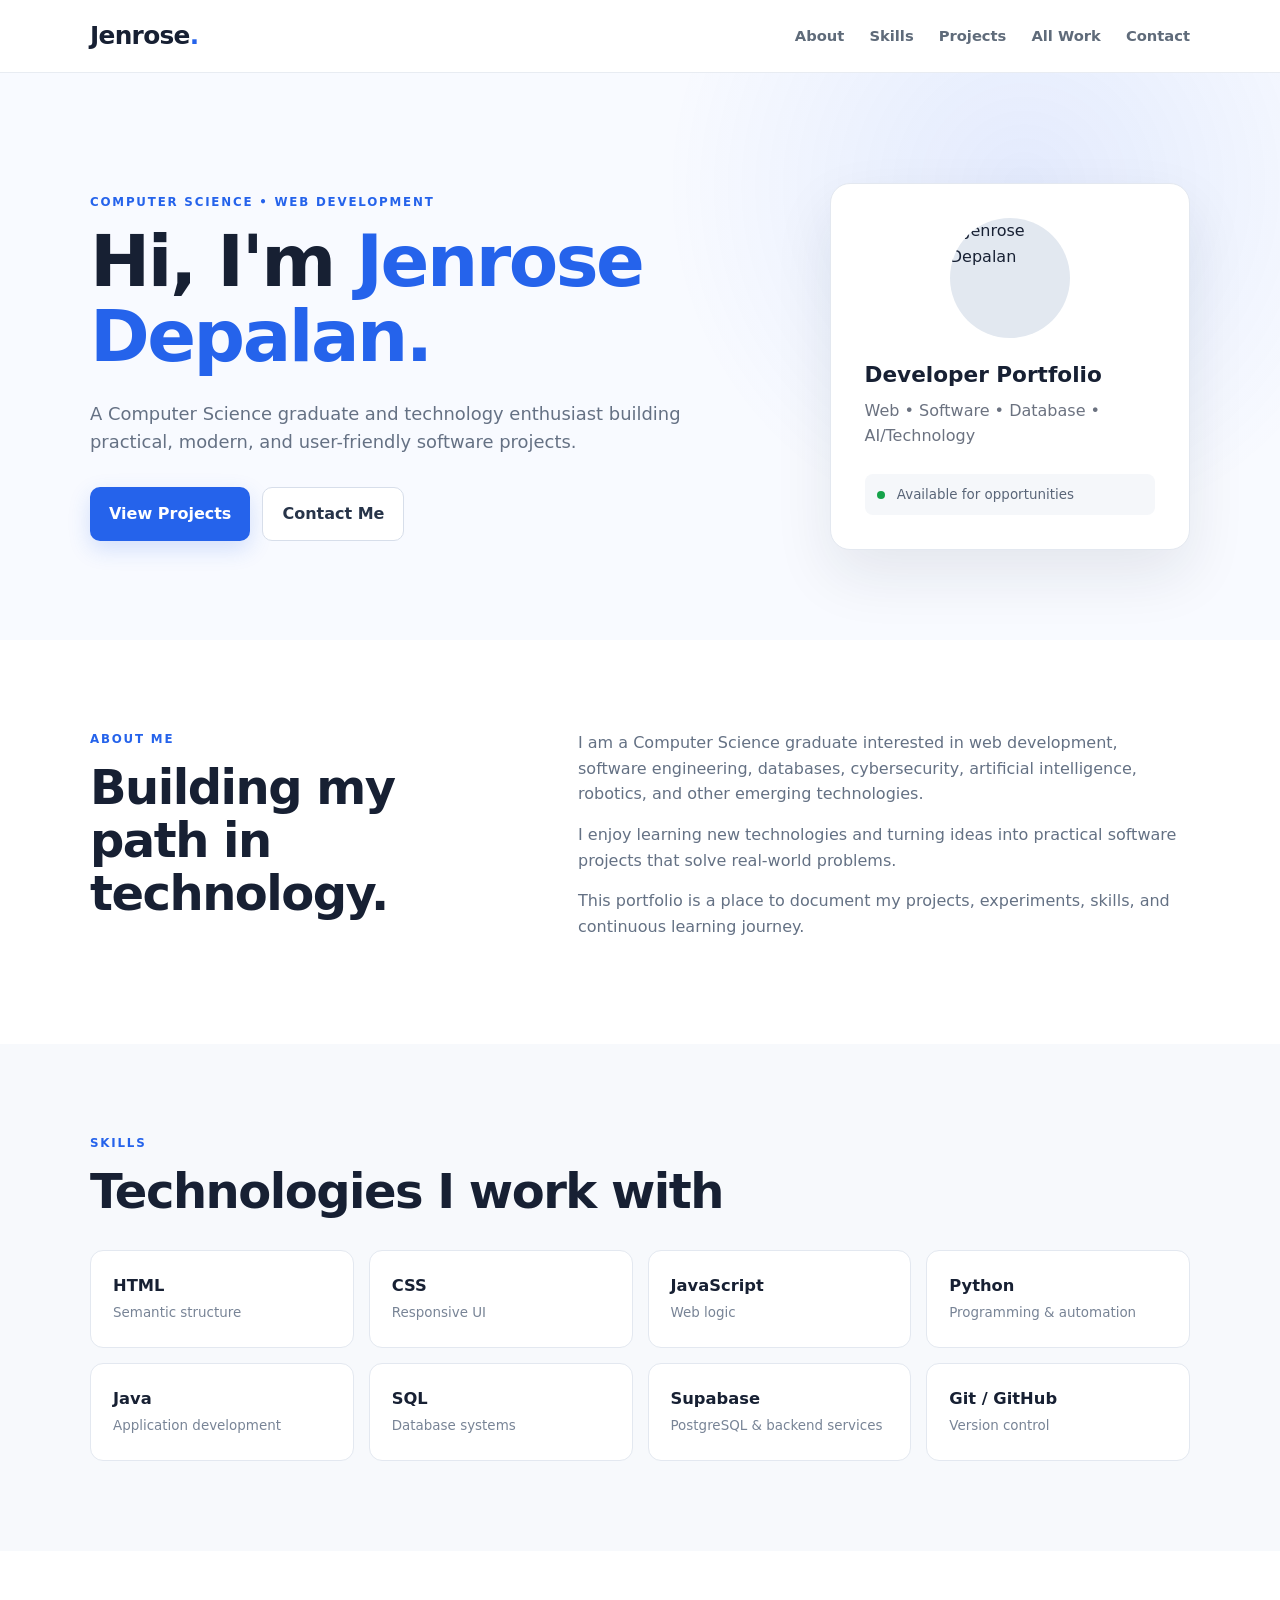
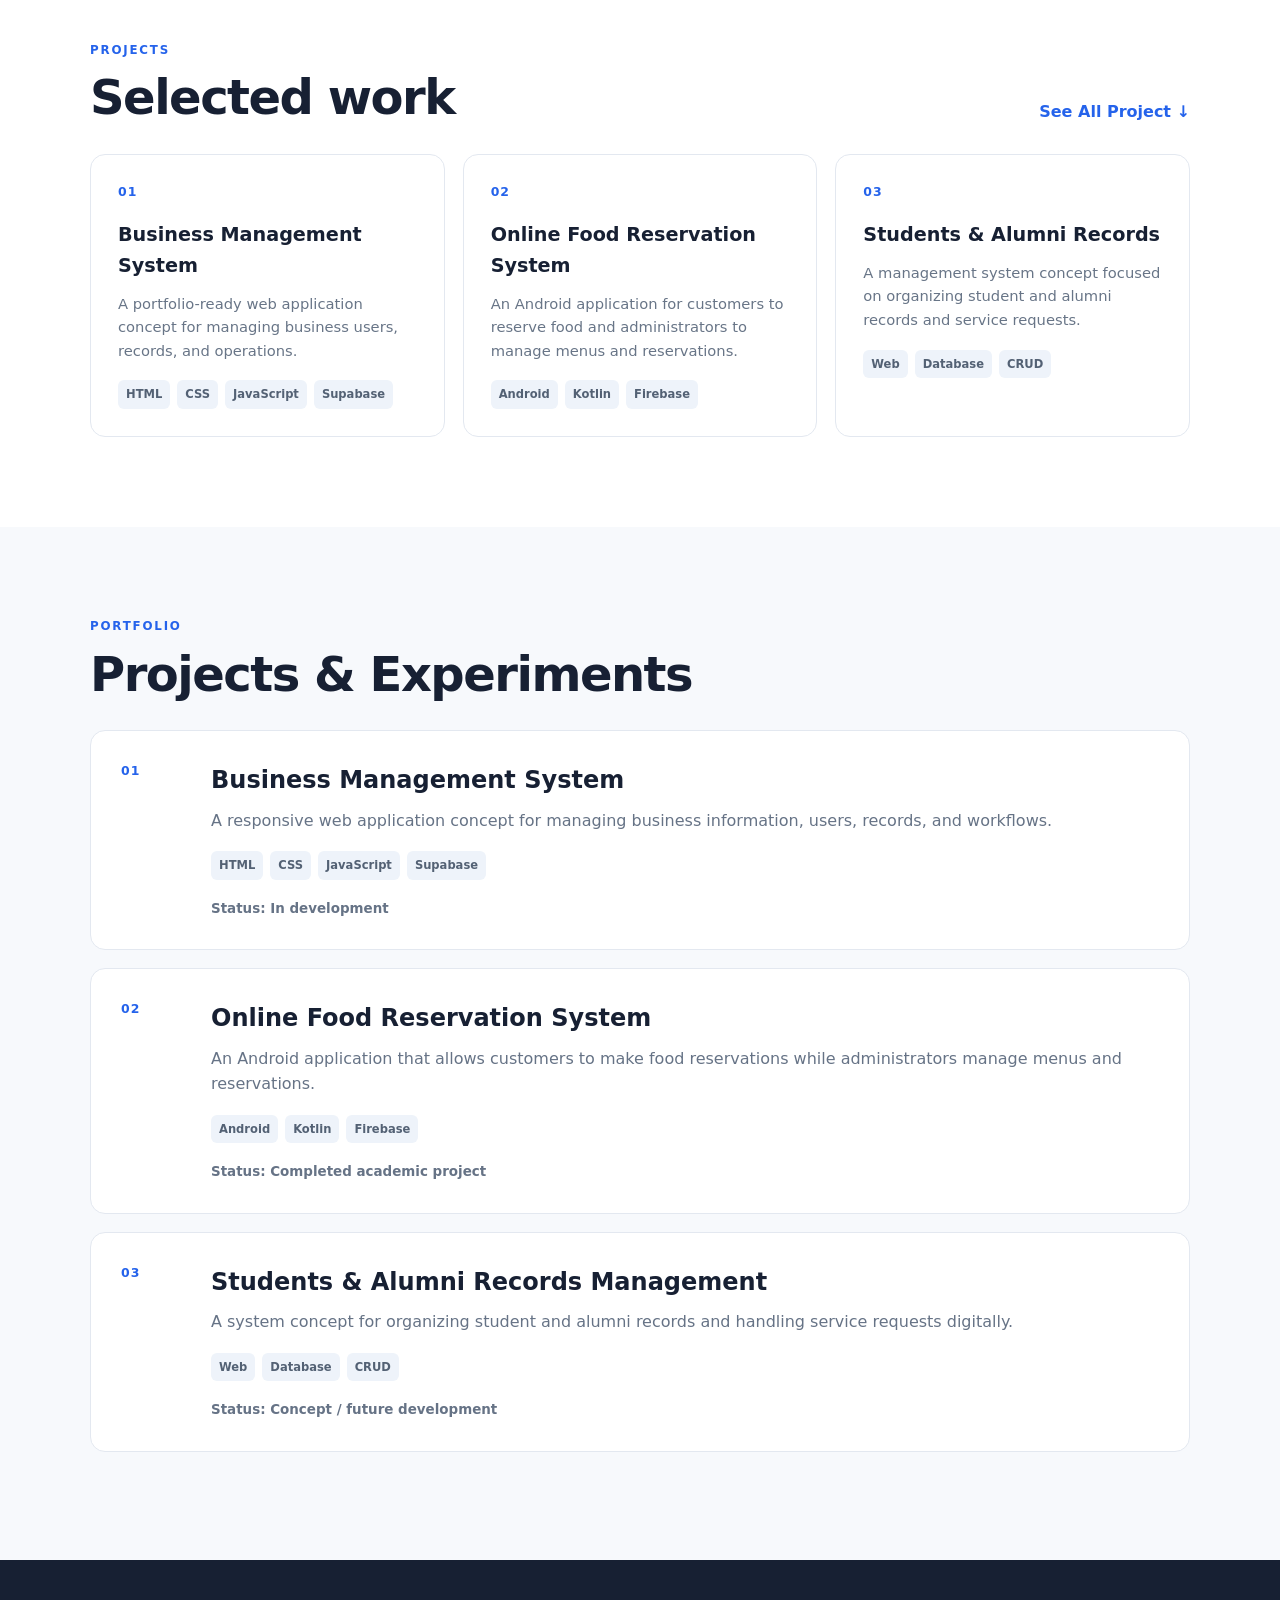
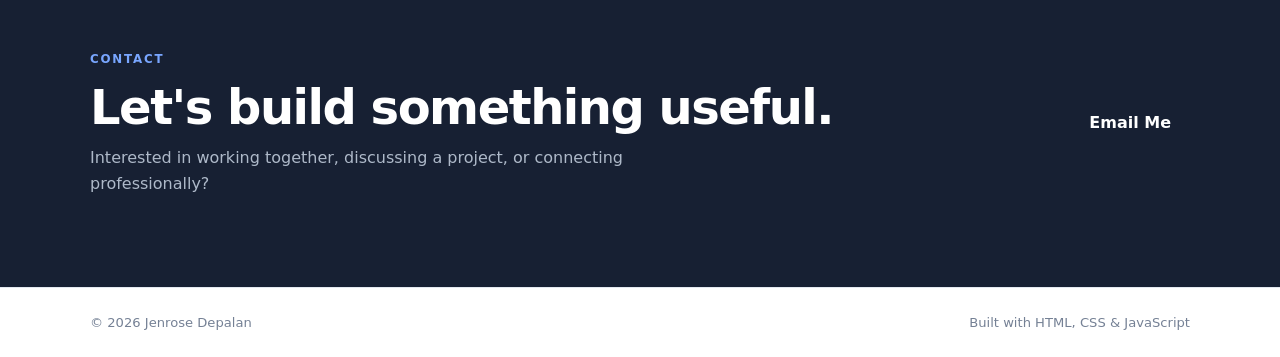
==== commit 78a2c8a4: "Update index.html" ====
--- a/index.html
+++ b/index.html
@@ -566,9 +566,9 @@
       <a
         class="brand"
         href="#hero"
-        aria-label="Jenrose Depalanhome"
+        aria-label="Jenrose Depalan home"
       >
-        Maisy<span>.</span>
+        Jenrose<span>.</span>
       </a>
 
       <div class="nav-links" id="navLinks">
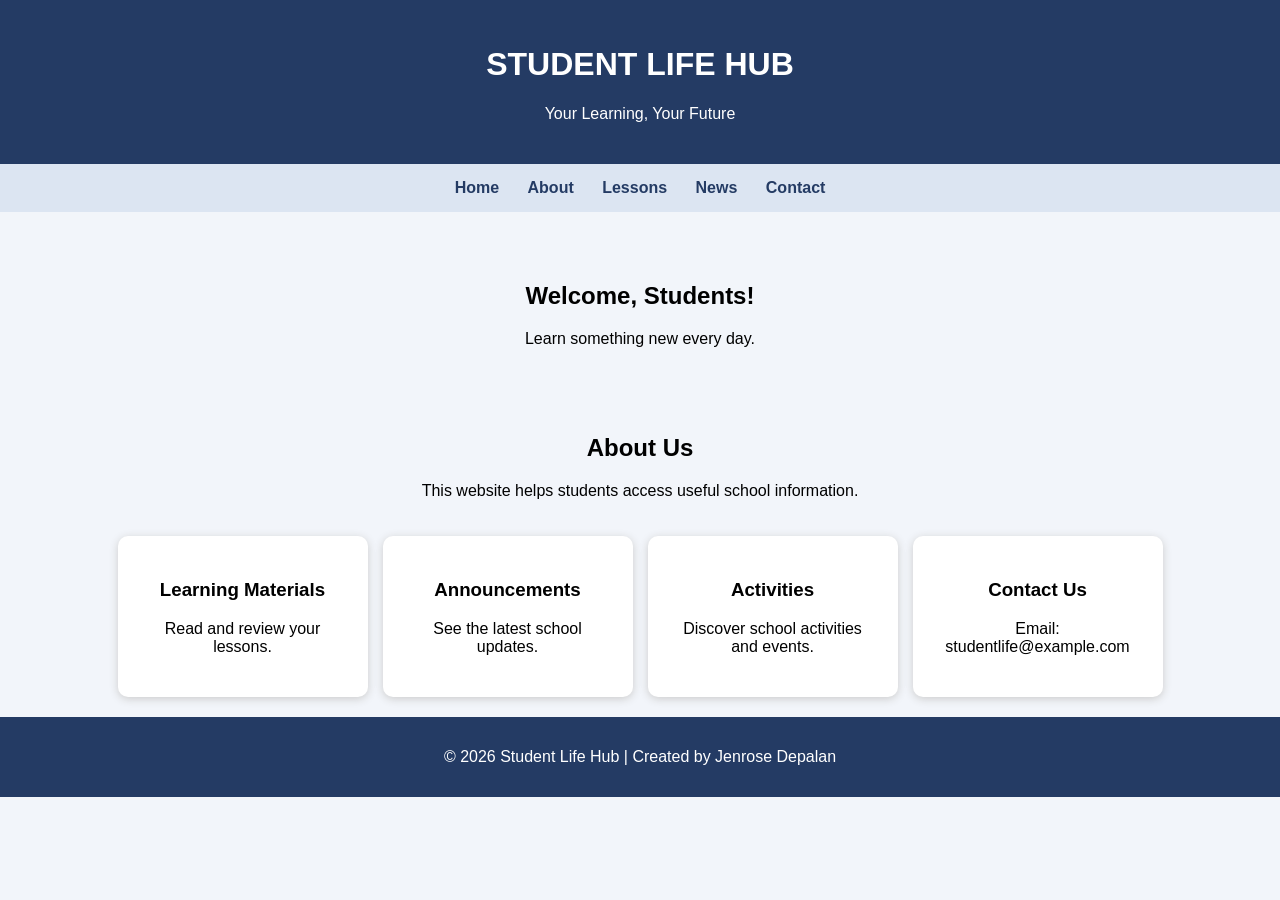
==== commit e1fda6c8: "Rename index(2).html to index.html" ====
--- a/index.html
+++ b/index.html
@@ -1,1194 +1,115 @@
+
 <!DOCTYPE html>
-<html lang="en">
+<html>
 <head>
-  <meta charset="UTF-8">
-  <meta name="viewport" content="width=device-width, initial-scale=1.0">
+    <title>Student Life Hub</title>
 
-  <meta
-    name="description"
-    content="Jenrose Depalan— Computer Science graduate, developer, and technology enthusiast."
-  >
+    <style>
+        body {
+            font-family: Arial, sans-serif;
+            margin: 0;
+            background: #f2f5fa;
+            text-align: center;
+        }
 
-  <meta name="author" content="Jenrose Depalan">
+        header {
+            background: #243b64;
+            color: white;
+            padding: 25px;
+        }
 
-  <title>Jenrose Depalan| Portfolio</title>
+        nav {
+            background: #dce5f2;
+            padding: 15px;
+        }
 
-  <style>
-    /* =========================================================
-       RESET & BASE STYLES
-    ========================================================= */
+        nav a {
+            margin: 12px;
+            text-decoration: none;
+            color: #243b64;
+            font-weight: bold;
+        }
 
-    * {
-      margin: 0;
-      padding: 0;
-      box-sizing: border-box;
-    }
+        .welcome {
+            padding: 50px 20px;
+        }
 
-    html {
-      scroll-behavior: smooth;
-      scroll-padding-top: 90px;
-    }
+        .content {
+            display: flex;
+            justify-content: center;
+            flex-wrap: wrap;
+            gap: 15px;
+            padding: 20px;
+        }
 
-    body {
-      font-family: Inter, ui-sans-serif, system-ui, -apple-system,
-        BlinkMacSystemFont, "Segoe UI", sans-serif;
-      color: #172033;
-      background: #ffffff;
-      line-height: 1.6;
-    }
+        .card {
+            background: white;
+            padding: 25px;
+            width: 200px;
+            border-radius: 10px;
+            box-shadow: 0 2px 8px #cccccc;
+        }
 
-    a {
-      color: inherit;
-      text-decoration: none;
-    }
-
-    button,
-    input,
-    textarea {
-      font: inherit;
-    }
-
-    button {
-      cursor: pointer;
-    }
-
-    .container {
-      width: min(1100px, 92%);
-      margin: 0 auto;
-    }
-
-    /* =========================================================
-       HEADER / NAVIGATION
-    ========================================================= */
-
-    .site-header {
-      background: rgba(255, 255, 255, 0.94);
-      backdrop-filter: blur(12px);
-      border-bottom: 1px solid #e8ecf2;
-      position: sticky;
-      top: 0;
-      z-index: 100;
-    }
-
-    .nav {
-      min-height: 72px;
-      display: flex;
-      align-items: center;
-      justify-content: space-between;
-      gap: 20px;
-      position: relative;
-    }
-
-    .brand {
-      font-size: 1.55rem;
-      font-weight: 800;
-      letter-spacing: -0.7px;
-      white-space: nowrap;
-    }
-
-    .brand span {
-      color: #2563eb;
-    }
-
-    .nav-links {
-      display: flex;
-      align-items: center;
-      gap: 25px;
-    }
-
-    .nav-links a {
-      color: #5f6b7a;
-      font-size: 0.92rem;
-      font-weight: 600;
-      transition: color 0.2s ease;
-    }
-
-    .nav-links a:hover {
-      color: #2563eb;
-    }
-
-    .menu-toggle {
-      display: none;
-      border: 0;
-      background: transparent;
-      color: #172033;
-      font-size: 1.6rem;
-      line-height: 1;
-      padding: 8px;
-      border-radius: 8px;
-    }
-
-    .menu-toggle:hover {
-      background: #f1f5f9;
-    }
-
-    /* =========================================================
-       HERO
-    ========================================================= */
-
-    .hero {
-      padding: 110px 0 90px;
-      background:
-        radial-gradient(
-          circle at 80% 20%,
-          rgba(37, 99, 235, 0.10),
-          transparent 32%
-        ),
-        #f8faff;
-    }
-
-    .hero-grid {
-      display: grid;
-      grid-template-columns: 1.3fr 0.7fr;
-      gap: 70px;
-      align-items: center;
-    }
-
-    .eyebrow {
-      color: #2563eb;
-      font-size: 0.74rem;
-      font-weight: 800;
-      letter-spacing: 1.8px;
-      margin-bottom: 12px;
-    }
-
-    .hero h1 {
-      font-size: clamp(2.4rem, 6vw, 4.5rem);
-      line-height: 1.05;
-      letter-spacing: -2.5px;
-      max-width: 800px;
-    }
-
-    .hero h1 span {
-      color: #2563eb;
-    }
-
-    .hero-text {
-      max-width: 650px;
-      color: #657184;
-      font-size: 1.12rem;
-      margin: 25px 0 30px;
-    }
-
-    /* =========================================================
-       BUTTONS
-    ========================================================= */
-
-    .hero-actions {
-      display: flex;
-      gap: 12px;
-      flex-wrap: wrap;
-    }
-
-    .btn {
-      display: inline-flex;
-      justify-content: center;
-      align-items: center;
-      border: 0;
-      border-radius: 10px;
-      padding: 13px 19px;
-      font-weight: 750;
-      transition:
-        transform 0.2s ease,
-        background 0.2s ease,
-        box-shadow 0.2s ease;
-    }
-
-    .btn:hover {
-      transform: translateY(-2px);
-    }
-
-    .primary {
-      background: #2563eb;
-      color: #ffffff;
-      box-shadow: 0 8px 22px rgba(37, 99, 235, 0.18);
-    }
-
-    .primary:hover {
-      background: #1d4ed8;
-    }
-
-    .outline {
-      border: 1px solid #d7deea;
-      background: #ffffff;
-      color: #273449;
-    }
-
-    .outline:hover {
-      background: #f8fafc;
-    }
-
-    /* =========================================================
-       HERO CARD
-    ========================================================= */
-
-    .hero-card {
-      background: #ffffff;
-      border: 1px solid #e3e8f0;
-      border-radius: 20px;
-      padding: 34px;
-      box-shadow: 0 25px 60px rgba(20, 32, 55, 0.09);
-    }
-
-    .avatar {
-      width: 120px;
-      height: 120px;
-      border-radius: 50%;
-      overflow: hidden;
-      margin: 0 auto 20px;
-      background-color: #e2e8f0;
-    }
-
-    .avatar img {
-      width: 100%;
-      height: 100%;
-      object-fit: cover;
-      display: block;
-    }
-
-    .hero-card h2 {
-      font-size: 1.35rem;
-      margin-bottom: 5px;
-    }
-
-    .hero-card p {
-      color: #6b7280;
-    }
-
-    .status {
-      margin-top: 25px;
-      padding: 10px 12px;
-      border-radius: 8px;
-      background: #f5f7fa;
-      color: #596578;
-      font-size: 0.84rem;
-    }
-
-    .status span {
-      display: inline-block;
-      width: 8px;
-      height: 8px;
-      border-radius: 50%;
-      background: #16a34a;
-      margin-right: 8px;
-    }
-
-    /* =========================================================
-       SECTIONS & GRID LAYOUTS
-    ========================================================= */
-
-    .section {
-      padding: 90px 0;
-    }
-
-    .section-muted {
-      background: #f7f9fc;
-    }
-
-    .section h2,
-    .page-hero h1 {
-      font-size: clamp(2rem, 4vw, 3rem);
-      line-height: 1.1;
-      letter-spacing: -1.5px;
-    }
-
-    .two-col {
-      display: grid;
-      grid-template-columns: 0.8fr 1.2fr;
-      gap: 80px;
-    }
-
-    .about-text p {
-      color: #647184;
-      margin-bottom: 15px;
-    }
-
-    .skill-grid {
-      display: grid;
-      grid-template-columns: repeat(4, 1fr);
-      gap: 15px;
-      margin-top: 32px;
-    }
-
-    .skill-card {
-      padding: 22px;
-      background: #ffffff;
-      border: 1px solid #e3e8f0;
-      border-radius: 13px;
-      transition:
-        transform 0.2s ease,
-        box-shadow 0.2s ease;
-    }
-
-    .skill-card:hover {
-      transform: translateY(-3px);
-      box-shadow: 0 12px 25px rgba(20, 32, 55, 0.07);
-    }
-
-    .skill-card strong {
-      display: block;
-      font-size: 1.02rem;
-    }
-
-    .skill-card span {
-      color: #788496;
-      font-size: 0.84rem;
-    }
-
-    .section-head {
-      display: flex;
-      justify-content: space-between;
-      align-items: flex-end;
-      gap: 25px;
-      margin-bottom: 30px;
-    }
-
-    .text-link {
-      color: #2563eb;
-      font-weight: 700;
-      white-space: nowrap;
-    }
-
-    .text-link:hover {
-      text-decoration: underline;
-    }
-
-    .project-grid {
-      display: grid;
-      grid-template-columns: repeat(3, 1fr);
-      gap: 18px;
-    }
-
-    .project-card {
-      border: 1px solid #e3e8f0;
-      border-radius: 15px;
-      padding: 27px;
-      background: #ffffff;
-      transition:
-        transform 0.2s ease,
-        box-shadow 0.2s ease;
-    }
-
-    .project-card:hover {
-      transform: translateY(-4px);
-      box-shadow: 0 18px 35px rgba(20, 32, 55, 0.08);
-    }
-
-    .project-number {
-      color: #2563eb;
-      font-weight: 800;
-      font-size: 0.78rem;
-      letter-spacing: 1px;
-      margin-bottom: 18px;
-    }
-
-    .project-card h3 {
-      font-size: 1.2rem;
-      margin-bottom: 10px;
-    }
-
-    .project-card p {
-      color: #687587;
-      font-size: 0.92rem;
-    }
-
-    .tags {
-      display: flex;
-      flex-wrap: wrap;
-      gap: 7px;
-      margin-top: 18px;
-    }
-
-    .tags span {
-      font-size: 0.72rem;
-      padding: 5px 8px;
-      background: #eef3fa;
-      border-radius: 6px;
-      color: #536174;
-      font-weight: 700;
-    }
-
-    .project-detail {
-      display: grid;
-      grid-template-columns: 70px 1fr;
-      gap: 20px;
-      padding: 30px;
-      border: 1px solid #e3e8f0;
-      border-radius: 15px;
-      background: #ffffff;
-      margin-bottom: 18px;
-    }
-
-    .project-detail h3 {
-      font-size: 1.5rem;
-      margin-bottom: 8px;
-    }
-
-    .project-detail p {
-      color: #667386;
-    }
-
-    .project-status {
-      font-size: 0.84rem;
-      margin-top: 18px;
-      font-weight: 700;
-    }
-
-    /* =========================================================
-       CONTACT & FOOTER
-    ========================================================= */
-
-    .contact-section {
-      background: #172033;
-      color: #ffffff;
-    }
-
-    .contact-card {
-      display: flex;
-      justify-content: space-between;
-      align-items: center;
-      gap: 30px;
-    }
-
-    .contact-card p:not(.eyebrow) {
-      color: #aeb9c9;
-      margin-top: 12px;
-      max-width: 650px;
-    }
-
-    .contact-section .eyebrow {
-      color: #79a6ff;
-    }
-
-    .footer {
-      border-top: 1px solid #e3e8f0;
-      padding: 24px 0;
-      color: #758195;
-      font-size: 0.82rem;
-    }
-
-    .footer-inner {
-      display: flex;
-      justify-content: space-between;
-      gap: 20px;
-    }
-
-    /* =========================================================
-       RESPONSIVE MEDIA QUERIES
-    ========================================================= */
-
-    @media (max-width: 900px) {
-      .hero-grid,
-      .two-col {
-        grid-template-columns: 1fr;
-        gap: 45px;
-      }
-
-      .skill-grid,
-      .project-grid {
-        grid-template-columns: repeat(2, 1fr);
-      }
-    }
-
-    @media (max-width: 800px) {
-      .menu-toggle {
-        display: block;
-      }
-
-      .nav-links {
-        display: none;
-        position: absolute;
-        top: 68px;
-        left: 0;
-        right: 0;
-        flex-direction: column;
-        align-items: stretch;
-        background: #ffffff;
-        border-bottom: 1px solid #e5e7eb;
-        box-shadow: 0 12px 25px rgba(15, 23, 42, 0.08);
-        padding: 10px 4%;
-      }
-
-      .nav-links.open {
-        display: flex;
-      }
-
-      .nav-links a {
-        padding: 14px 0;
-        border-bottom: 1px solid #f1f5f9;
-      }
-
-      .contact-card,
-      .section-head {
-        flex-direction: column;
-        align-items: flex-start;
-      }
-    }
-
-    @media (max-width: 650px) {
-      .hero {
-        padding: 80px 0 65px;
-      }
-
-      .project-grid,
-      .project-detail {
-        grid-template-columns: 1fr;
-      }
-    }
-
-    @media (max-width: 520px) {
-      .hero-actions {
-        flex-direction: column;
-      }
-
-      .btn {
-        width: 100%;
-      }
-
-      .skill-grid {
-        grid-template-columns: 1fr;
-      }
-
-      .footer-inner {
-        flex-direction: column;
-      }
-    }
-  </style>
+        footer {
+            background: #243b64;
+            color: white;
+            padding: 15px;
+        }
+    </style>
 </head>
 
 <body>
 
-  <!-- ================= HEADER ================= -->
+    <header>
+        <h1>STUDENT LIFE HUB</h1>
+        <p>Your Learning, Your Future</p>
+    </header>
 
-  <header class="site-header">
-    <nav class="nav container">
+    <nav>
+        <a href="#home">Home</a>
+        <a href="#about">About</a>
+        <a href="#lessons">Lessons</a>
+        <a href="#news">News</a>
+        <a href="#contact">Contact</a>
+    </nav>
 
-      <a
-        class="brand"
-        href="#hero"
-        aria-label="Jenrose Depalan home"
-      >
-        Jenrose<span>.</span>
-      </a>
+    <section class="welcome" id="home">
+        <h2>Welcome, Students!</h2>
+        <p>Learn something new every day.</p>
+    </section>
 
-      <div class="nav-links" id="navLinks">
-        <a href="#about">About</a>
-        <a href="#skills">Skills</a>
-        <a href="#projects">Projects</a>
-        <a href="#all-projects">All Work</a>
-        <a href="#contact">Contact</a>
-      </div>
+    <section id="about">
+        <h2>About Us</h2>
+        <p>This website helps students access useful school information.</p>
+    </section>
 
-      <button
-        class="menu-toggle"
-        type="button"
-        aria-label="Open navigation menu"
-        aria-expanded="false"
-        aria-controls="navLinks"
-      >
-        ☰
-      </button>
+    <section class="content">
 
-    </nav>
-  </header>
-
-
-  <main>
-
-    <!-- ================= HERO ================= -->
-
-    <section id="hero" class="hero">
-
-      <div class="container hero-grid">
-
-        <div class="hero-content">
-
-          <p class="eyebrow">
-            COMPUTER SCIENCE • WEB DEVELOPMENT
-          </p>
-
-          <h1>
-            Hi, I'm
-            <span>Jenrose Depalan.</span>
-          </h1>
-
-          <p class="hero-text">
-            A Computer Science graduate and technology enthusiast
-            building practical, modern, and user-friendly software
-            projects.
-          </p>
-
-          <div class="hero-actions">
-
-            <a
-              class="btn primary"
-              href="#projects"
-            >
-              View Projects
-            </a>
-
-            <a
-              class="btn outline"
-              href="#contact"
-            >
-              Contact Me
-            </a>
-
-          </div>
-
+        <div class="card" id="lessons">
+            <h3>Learning Materials</h3>
+            <p>Read and review your lessons.</p>
         </div>
 
-
-        <div class="hero-card">
-
-          <div class="avatar">
-
-            <img
-              src="https://i.postimg.cc/8cVK1ZsB/image-739eea7e.jpg"
-              alt="Jenrose Depalan"
-            >
-
-          </div>
-
-          <h2>
-            Developer Portfolio
-          </h2>
-
-          <p>
-            Web • Software • Database • AI/Technology
-          </p>
-
-          <div class="status">
-            <span></span>
-            Available for opportunities
-          </div>
-
+        <div class="card" id="news">
+            <h3>Announcements</h3>
+            <p>See the latest school updates.</p>
         </div>
 
-      </div>
+        <div class="card">
+            <h3>Activities</h3>
+            <p>Discover school activities and events.</p>
+        </div>
+
+        <div class="card" id="contact">
+            <h3>Contact Us</h3>
+            <p>Email: studentlife@example.com</p>
+        </div>
 
     </section>
 
-
-    <!-- ================= ABOUT ================= -->
-
-    <section id="about" class="section">
-
-      <div class="container two-col">
-
-        <div>
-
-          <p class="eyebrow">
-            ABOUT ME
-          </p>
-
-          <h2>
-            Building my path in technology.
-          </h2>
-
-        </div>
-
-
-        <div class="about-text">
-
-          <p>
-            I am a Computer Science graduate interested in web
-            development, software engineering, databases,
-            cybersecurity, artificial intelligence, robotics,
-            and other emerging technologies.
-          </p>
-
-          <p>
-            I enjoy learning new technologies and turning ideas
-            into practical software projects that solve
-            real-world problems.
-          </p>
-
-          <p>
-            This portfolio is a place to document my projects,
-            experiments, skills, and continuous learning journey.
-          </p>
-
-        </div>
-
-      </div>
-
-    </section>
-
-
-    <!-- ================= SKILLS ================= -->
-
-    <section id="skills" class="section section-muted">
-
-      <div class="container">
-
-        <p class="eyebrow">
-          SKILLS
-        </p>
-
-        <h2>
-          Technologies I work with
-        </h2>
-
-
-        <div class="skill-grid">
-
-          <div class="skill-card">
-            <strong>HTML</strong>
-            <span>Semantic structure</span>
-          </div>
-
-          <div class="skill-card">
-            <strong>CSS</strong>
-            <span>Responsive UI</span>
-          </div>
-
-          <div class="skill-card">
-            <strong>JavaScript</strong>
-            <span>Web logic</span>
-          </div>
-
-          <div class="skill-card">
-            <strong>Python</strong>
-            <span>Programming & automation</span>
-          </div>
-
-          <div class="skill-card">
-            <strong>Java</strong>
-            <span>Application development</span>
-          </div>
-
-          <div class="skill-card">
-            <strong>SQL</strong>
-            <span>Database systems</span>
-          </div>
-
-          <div class="skill-card">
-            <strong>Supabase</strong>
-            <span>PostgreSQL & backend services</span>
-          </div>
-
-          <div class="skill-card">
-            <strong>Git / GitHub</strong>
-            <span>Version control</span>
-          </div>
-
-        </div>
-
-      </div>
-
-    </section>
-
-
-    <!-- ================= FEATURED PROJECTS ================= -->
-
-    <section id="projects" class="section">
-
-      <div class="container">
-
-        <div class="section-head">
-
-          <div>
-
-            <p class="eyebrow">
-              PROJECTS
-            </p>
-
-            <h2>
-              Selected work
-            </h2>
-
-          </div>
-
-          <a
-            class="text-link"
-            href="#all-projects"
-          >
-            See All Project ↓
-          </a>
-
-        </div>
-
-
-        <div class="project-grid">
-
-          <!-- PROJECT 01 -->
-
-          <article class="project-card">
-
-            <div class="project-number">
-              01
-            </div>
-
-            <h3>
-              Business Management System
-            </h3>
-
-            <p>
-              A portfolio-ready web application concept for
-              managing business users, records, and operations.
-            </p>
-
-            <div class="tags">
-              <span>HTML</span>
-              <span>CSS</span>
-              <span>JavaScript</span>
-              <span>Supabase</span>
-            </div>
-
-          </article>
-
-
-          <!-- PROJECT 02 -->
-
-          <article class="project-card">
-
-            <div class="project-number">
-              02
-            </div>
-
-            <h3>
-              Online Food Reservation System
-            </h3>
-
-            <p>
-              An Android application for customers to reserve
-              food and administrators to manage menus and
-              reservations.
-            </p>
-
-            <div class="tags">
-              <span>Android</span>
-              <span>Kotlin</span>
-              <span>Firebase</span>
-            </div>
-
-          </article>
-
-
-          <!-- PROJECT 03 -->
-
-          <article class="project-card">
-
-            <div class="project-number">
-              03
-            </div>
-
-            <h3>
-              Students & Alumni Records
-            </h3>
-
-            <p>
-              A management system concept focused on organizing
-              student and alumni records and service requests.
-            </p>
-
-            <div class="tags">
-              <span>Web</span>
-              <span>Database</span>
-              <span>CRUD</span>
-            </div>
-
-          </article>
-
-        </div>
-
-      </div>
-
-    </section>
-
-
-    <!-- ================= ALL PROJECTS ================= -->
-
-    <section id="all-projects" class="section section-muted">
-
-      <div class="container">
-
-        <p class="eyebrow">
-          PORTFOLIO
-        </p>
-
-        <h2 style="margin-bottom: 30px;">
-          Projects & Experiments
-        </h2>
-
-
-        <div class="project-list">
-
-          <!-- PROJECT 01 -->
-
-          <article class="project-detail">
-
-            <div class="project-number">
-              01
-            </div>
-
-            <div>
-
-              <h3>
-                Business Management System
-              </h3>
-
-              <p>
-                A responsive web application concept for managing
-                business information, users, records, and workflows.
-              </p>
-
-              <div class="tags">
-                <span>HTML</span>
-                <span>CSS</span>
-                <span>JavaScript</span>
-                <span>Supabase</span>
-              </div>
-
-              <p class="project-status">
-                Status: In development
-              </p>
-
-            </div>
-
-          </article>
-
-
-          <!-- PROJECT 02 -->
-
-          <article class="project-detail">
-
-            <div class="project-number">
-              02
-            </div>
-
-            <div>
-
-              <h3>
-                Online Food Reservation System
-              </h3>
-
-              <p>
-                An Android application that allows customers to
-                make food reservations while administrators
-                manage menus and reservations.
-              </p>
-
-              <div class="tags">
-                <span>Android</span>
-                <span>Kotlin</span>
-                <span>Firebase</span>
-              </div>
-
-              <p class="project-status">
-                Status: Completed academic project
-              </p>
-
-            </div>
-
-          </article>
-
-
-          <!-- PROJECT 03 -->
-
-          <article class="project-detail">
-
-            <div class="project-number">
-              03
-            </div>
-
-            <div>
-
-              <h3>
-                Students & Alumni Records Management
-              </h3>
-
-              <p>
-                A system concept for organizing student and
-                alumni records and handling service requests
-                digitally.
-              </p>
-
-              <div class="tags">
-                <span>Web</span>
-                <span>Database</span>
-                <span>CRUD</span>
-              </div>
-
-              <p class="project-status">
-                Status: Concept / future development
-              </p>
-
-            </div>
-
-          </article>
-
-        </div>
-
-      </div>
-
-    </section>
-
-
-    <!-- ================= CONTACT ================= -->
-
-    <section id="contact" class="section contact-section">
-
-      <div class="container contact-card">
-
-        <div>
-
-          <p class="eyebrow">
-            CONTACT
-          </p>
-
-          <h2>
-            Let's build something useful.
-          </h2>
-
-          <p>
-            Interested in working together, discussing a
-            project, or connecting professionally?
-          </p>
-
-        </div>
-
-        <a
-          class="btn jenrosedipalan0@gmail.com"
-        >
-          Email Me
-        </a>
-
-      </div>
-
-    </section>
-
-  </main>
-
-
-  <!-- ================= FOOTER ================= -->
-
-  <footer class="footer">
-
-    <div class="container footer-inner">
-
-      <span>
-        © <span id="year"></span>
-        Jenrose Depalan
-      </span>
-
-      <span>
-        Built with HTML, CSS & JavaScript
-      </span>
-
-    </div>
-
-  </footer>
-
-
-  <!-- ================= JAVASCRIPT ================= -->
-
-  <script>
-
-    document.addEventListener("DOMContentLoaded", () => {
-
-      /* Mobile Menu Toggle Logic */
-
-      const menuToggle =
-        document.querySelector(".menu-toggle");
-
-      const navLinks =
-        document.querySelector(".nav-links");
-
-
-      if (menuToggle && navLinks) {
-
-        menuToggle.addEventListener("click", () => {
-
-          const isOpen =
-            navLinks.classList.toggle("open");
-
-          menuToggle.setAttribute(
-            "aria-expanded",
-            isOpen
-          );
-
-          menuToggle.setAttribute(
-            "aria-label",
-            isOpen
-              ? "Close navigation menu"
-              : "Open navigation menu"
-          );
-
-          menuToggle.textContent =
-            isOpen ? "✕" : "☰";
-
-        });
-
-
-        navLinks
-          .querySelectorAll("a")
-          .forEach((link) => {
-
-            link.addEventListener("click", () => {
-
-              navLinks.classList.remove("open");
-
-              menuToggle.setAttribute(
-                "aria-expanded",
-                "false"
-              );
-
-              menuToggle.setAttribute(
-                "aria-label",
-                "Open navigation menu"
-              );
-
-              menuToggle.textContent = "☰";
-
-            });
-
-          });
-
-
-        document.addEventListener("click", (event) => {
-
-          if (
-            !navLinks.contains(event.target) &&
-            !menuToggle.contains(event.target) &&
-            navLinks.classList.contains("open")
-          ) {
-
-            navLinks.classList.remove("open");
-
-            menuToggle.setAttribute(
-              "aria-expanded",
-              "false"
-            );
-
-            menuToggle.setAttribute(
-              "aria-label",
-              "Open navigation menu"
-            );
-
-            menuToggle.textContent = "☰";
-
-          }
-
-        });
-
-      }
-
-
-      /* Automatic Year Output */
-
-      const yearElement =
-        document.getElementById("year");
-
-      if (yearElement) {
-        yearElement.textContent =
-          new Date().getFullYear();
-      }
-
-    });
-
-  </script>
+    <footer>
+        <p>© 2026 Student Life Hub | Created by Jenrose Depalan</p>
+    </footer>
 
 </body>
 </html>
